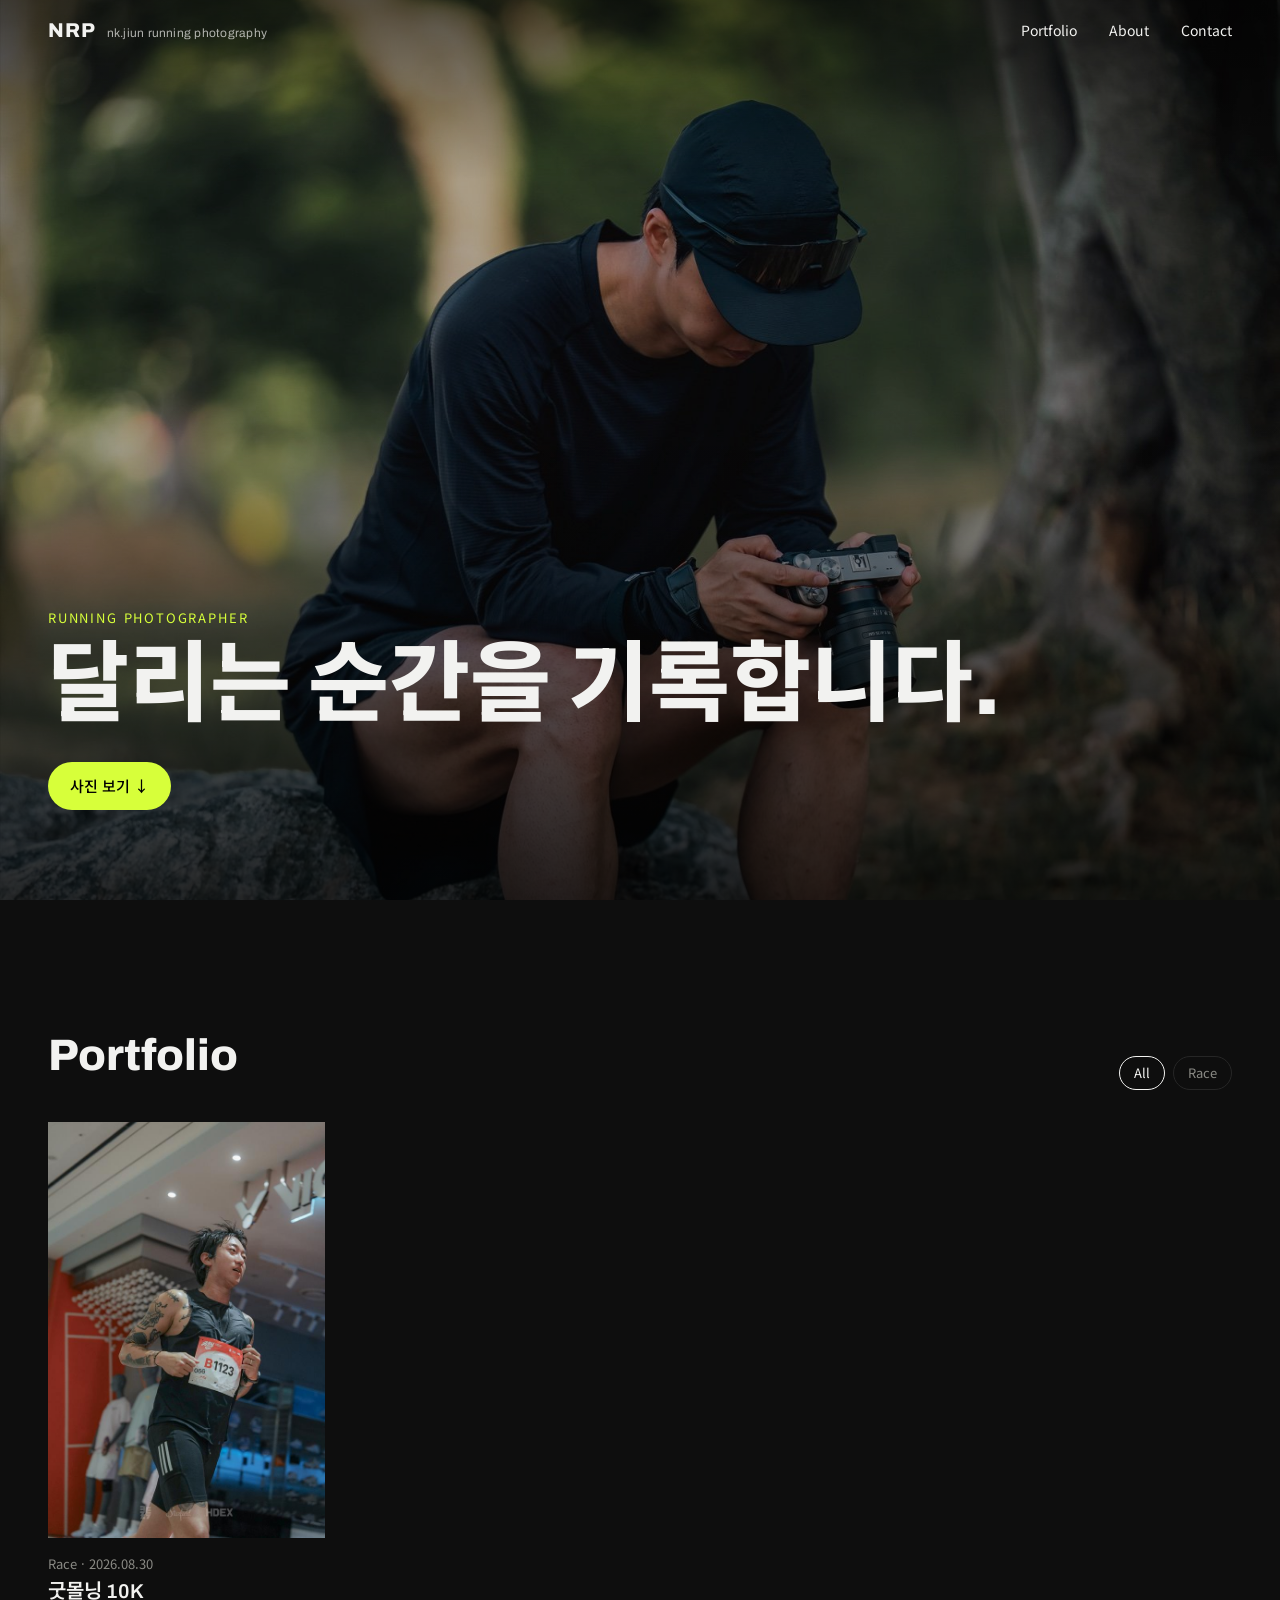
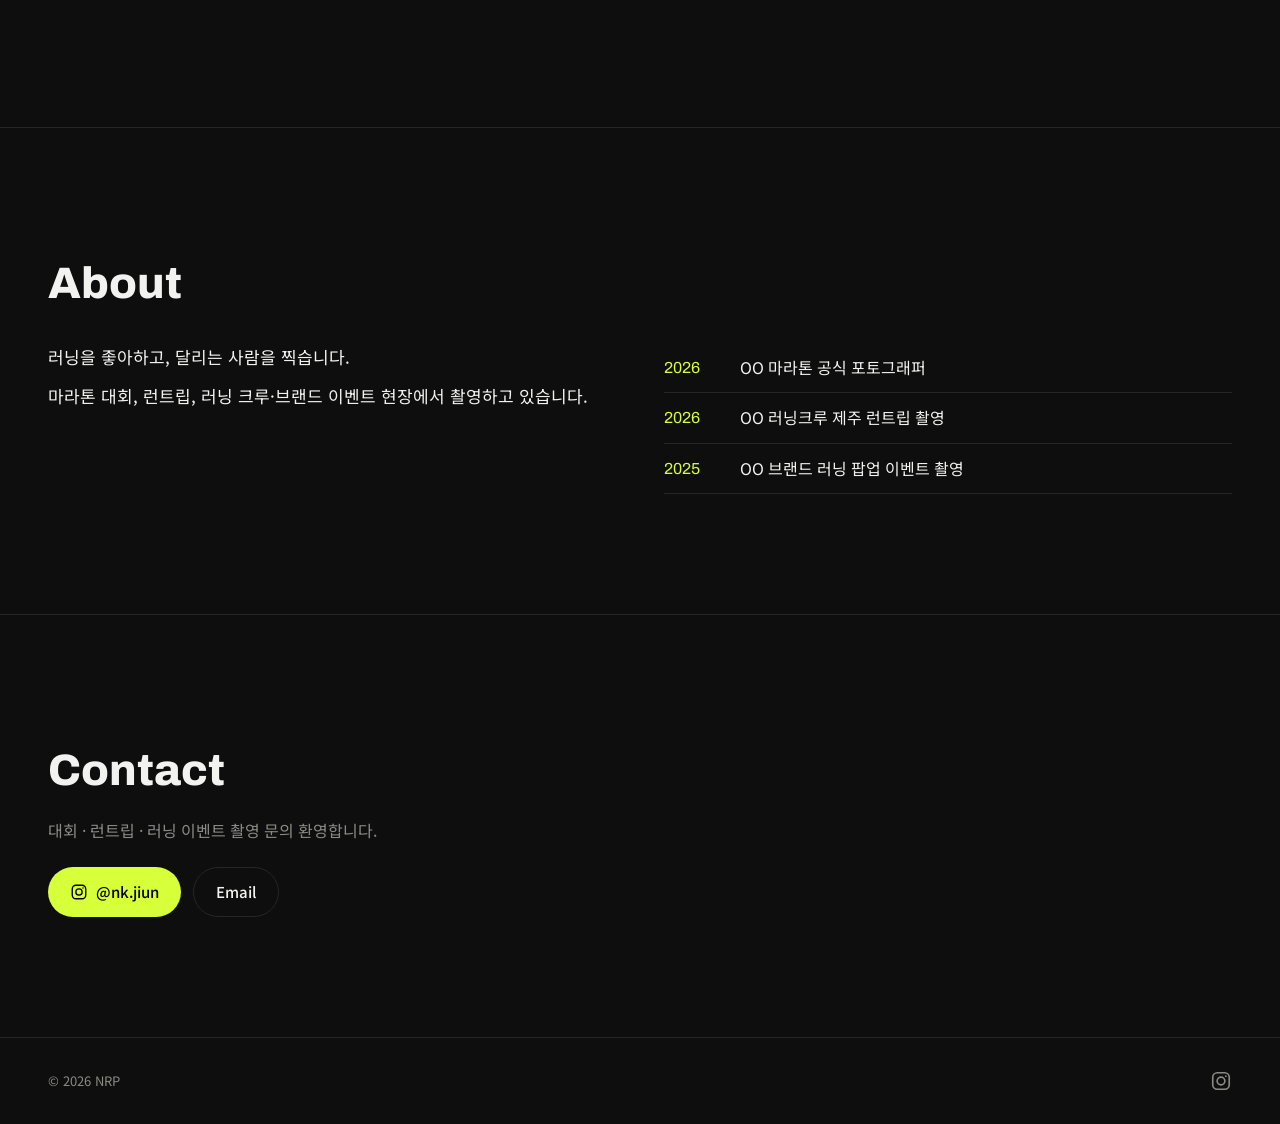
==== index.html @ 53e88e49 "메뉴/섹션 이름 Work → Portfolio Co-Authored-By: Claude Opus 5.5 <noreply@anthropic.com>" ====
<!doctype html>
<html lang="ko">
<head>
  <meta charset="utf-8">
  <meta name="viewport" content="width=device-width, initial-scale=1">
  <title>NRP — nk.jiun running photography</title>
  <meta name="description" content="러닝 대회, 런트립, 러닝 이벤트 사진 포트폴리오">
  <!-- 인스타/카톡 링크 미리보기. 배포 후 실제 주소와 대표 이미지로 바꾸세요 -->
  <meta property="og:title" content="NRP — nk.jiun running photography">
  <meta property="og:description" content="달리는 순간을 기록합니다.">
  <meta property="og:image" content="https://nk-jiun.github.io/photos/hero.jpg">
  <meta property="og:url" content="https://nk-jiun.github.io/">
  <link rel="preconnect" href="https://fonts.googleapis.com">
  <link href="https://fonts.googleapis.com/css2?family=Archivo:wght@400;600;800&family=Noto+Sans+KR:wght@400;500&display=swap" rel="stylesheet">
  <link rel="stylesheet" href="assets/css/style.css?v=20261014151759">
</head>
<body>
  <header class="nav">
    <a class="logo" href="./"><strong data-site="name"></strong><span data-site="fullName"></span></a>
    <nav>
      <a href="#portfolio">Portfolio</a>
      <a href="#about">About</a>
      <a href="#contact">Contact</a>
    </nav>
  </header>

  <section class="hero">
    <img class="hero-img" alt="" data-site="heroImage">
    <div class="hero-text">
      <p class="eyebrow" data-site="role"></p>
      <h1 data-site="tagline"></h1>
      <a class="btn" href="#portfolio">사진 보기 ↓</a>
    </div>
  </section>

  <main>
    <section id="portfolio" class="section">
      <div class="section-head">
        <h2>Portfolio</h2>
        <div class="filters" id="filters"></div>
      </div>
      <div class="grid" id="grid"></div>
    </section>

    <section id="about" class="section about">
      <h2>About</h2>
      <div class="about-body">
        <div id="about-text"></div>
        <ul class="history" id="history"></ul>
      </div>
    </section>

    <section id="contact" class="section contact">
      <h2>Contact</h2>
      <p>대회 · 런트립 · 러닝 이벤트 촬영 문의 환영합니다.</p>
      <div class="contact-links">
        <a class="btn" id="ig-link" data-ig target="_blank" rel="noopener"></a>
        <button class="btn ghost" id="mail-open" type="button">Email</button>
      </div>
    </section>
  </main>

  <dialog class="modal" id="mail-modal">
    <button class="modal-close" type="button" aria-label="닫기" data-close>×</button>
    <form id="mail-form">
      <input type="text" name="_gotcha" hidden tabindex="-1" autocomplete="off">
      <h3>촬영 문의</h3>
      <label>이름<input name="name" required autocomplete="name" autofocus></label>
      <label>답장 받을 이메일<input name="email" type="email" required autocomplete="email"></label>
      <label>문의 유형
        <select name="type">
          <option>대회 촬영</option>
          <option>런트립 촬영</option>
          <option>러닝 이벤트 촬영</option>
          <option>기타</option>
        </select>
      </label>
      <!-- _subject 값은 알림 메일 제목이 된다 (scripts/contact-form.gs) -->
      <label>제목<input name="_subject" required maxlength="100" placeholder="예) 11월 춘천마라톤 촬영 문의"></label>
      <label>내용<textarea name="message" rows="5" required minlength="10" placeholder="일정, 장소, 인원 등을 적어주세요."></textarea></label>
      <button class="btn" type="submit">보내기</button>
      <p class="form-status" role="status"></p>
    </form>
    <div class="modal-done" hidden>
      <h3>보냈습니다.</h3>
      <p>확인하는 대로 회신드리겠습니다.</p>
    </div>
  </dialog>

  <footer class="footer"><span>© <span id="year"></span> <span data-site="name"></span></span><a class="ig-icon" data-ig aria-label="Instagram" target="_blank" rel="noopener"></a></footer>

  <script src="data/site.js?v=20261014151759"></script>
  <script src="assets/js/main.js?v=20261014151759"></script>
  <script>renderHome();</script>
</body>
</html>
---- assets/css/style.css ----
:root {
  --bg: #0e0e0e;
  --fg: #f2f2f0;
  --muted: #8a8a85;
  --line: #262626;
  --accent: #d7ff3a; /* 러닝 형광 컬러. 취향대로 변경 */
  --gutter: clamp(16px, 4vw, 48px);
  --display: "Archivo", "Noto Sans KR", sans-serif;
  --body: "Noto Sans KR", system-ui, sans-serif;
}

* { box-sizing: border-box; margin: 0; padding: 0; }
[hidden] { display: none !important; }
html { scroll-behavior: smooth; }
body { background: var(--bg); color: var(--fg); font-family: var(--body); line-height: 1.6; -webkit-font-smoothing: antialiased; }
img { display: block; max-width: 100%; }
a { color: inherit; text-decoration: none; }
button { font: inherit; color: inherit; background: none; border: 0; cursor: pointer; }

/* ── Nav ─────────────────────────────── */
.nav {
  position: fixed; inset: 0 0 auto; z-index: 10;
  display: flex; justify-content: space-between; align-items: center;
  padding: 18px var(--gutter);
  transition: background .3s;
}
.nav.solid { background: rgba(14,14,14,.9); backdrop-filter: blur(8px); }
.logo { display: flex; align-items: baseline; gap: 10px; font-family: var(--display); line-height: 1.2; }
.logo strong { font-weight: 800; font-size: 20px; letter-spacing: .06em; }
.logo span { font-size: 12px; color: rgba(242,242,240,.7); letter-spacing: .02em; }
.nav nav { display: flex; gap: clamp(16px, 3vw, 32px); font-size: 14px; }
.nav nav a:hover { color: var(--accent); }

/* ── Hero ────────────────────────────── */
.hero { position: relative; height: 100svh; min-height: 520px; overflow: hidden; }
.hero-img { width: 100%; height: 100%; object-fit: cover; object-position: 50% 45%; filter: brightness(.7); }
.hero::after { content: ""; position: absolute; inset: 0; background: linear-gradient(to top, rgba(0,0,0,.75), transparent 55%), linear-gradient(to bottom, rgba(0,0,0,.5), transparent 20%); }
.hero-text { z-index: 1; position: absolute; left: var(--gutter); right: var(--gutter); bottom: clamp(48px, 10vh, 120px); }
.hero h1 { font-family: var(--display); font-size: clamp(34px, 7vw, 88px); line-height: 1.1; font-weight: 800; margin: 8px 0 28px; word-break: keep-all; }
.eyebrow { color: var(--accent); font-size: 13px; letter-spacing: .14em; text-transform: uppercase; }

.btn { display: inline-block; padding: 12px 22px; background: var(--accent); color: #000; font-weight: 500; border-radius: 999px; font-size: 15px; }
.btn.ghost { background: transparent; color: var(--fg); border: 1px solid var(--line); }
.btn:hover { opacity: .85; }
#ig-link { display: inline-flex; align-items: center; gap: 8px; }

/* ── Sections ────────────────────────── */
.section { padding: clamp(64px, 10vw, 120px) var(--gutter); max-width: 1440px; margin: 0 auto; }
.section h2 { font-family: var(--display); font-size: clamp(28px, 4vw, 44px); font-weight: 800; }
.section-head { display: flex; flex-wrap: wrap; justify-content: space-between; align-items: end; gap: 16px; margin-bottom: 32px; }

.filters { display: flex; gap: 8px; flex-wrap: wrap; }
.filters button { padding: 6px 14px; border: 1px solid var(--line); border-radius: 999px; font-size: 13px; color: var(--muted); }
.filters button.active { border-color: var(--fg); color: var(--fg); }

/* 세로 사진 위주라 카드도 2:3 세로형. 컴퓨터 3~4열, 휴대폰 2열 */
.grid { display: grid; grid-template-columns: repeat(auto-fill, minmax(240px, 1fr)); gap: 40px clamp(16px, 2vw, 28px); }
.card-img { aspect-ratio: 2 / 3; overflow: hidden; background: #1a1a1a; }
.card-img img { width: 100%; height: 100%; object-fit: cover; transition: transform .6s ease; }
.card:hover .card-img img { transform: scale(1.04); }
.card-meta { padding-top: 12px; }
.card-meta span { color: var(--muted); font-size: 13px; }
.card-meta h3 { font-family: var(--display); font-size: 20px; font-weight: 600; }

.about { border-top: 1px solid var(--line); }
.about-body { display: grid; grid-template-columns: 1fr 1fr; gap: 48px; margin-top: 24px; }
.about-body p { margin-bottom: 12px; font-size: 17px; word-break: keep-all; }
.history { list-style: none; }
.history li { padding: 12px 0; border-bottom: 1px solid var(--line); display: flex; gap: 20px; }
.history span { color: var(--accent); font-family: var(--display); min-width: 3.5em; }

.contact { border-top: 1px solid var(--line); }
.contact p { color: var(--muted); margin: 12px 0 24px; }
.contact-links { display: flex; gap: 12px; flex-wrap: wrap; }

.footer { display: flex; justify-content: space-between; align-items: center; padding: 32px var(--gutter); color: var(--muted); font-size: 13px; border-top: 1px solid var(--line); }
.ig-icon { display: flex; }
.ig-icon svg { width: 22px; height: 22px; }
.ig-icon:hover { color: var(--fg); }

/* ── Mail modal ──────────────────────── */
.modal { margin: auto; width: min(480px, calc(100% - 32px)); max-height: calc(100svh - 32px); padding: 32px 24px 24px; background: #161616; color: var(--fg); border: 1px solid var(--line); border-radius: 16px; }
.modal::backdrop { background: rgba(0,0,0,.7); backdrop-filter: blur(4px); }
.modal h3 { font-family: var(--display); font-size: 22px; margin-bottom: 16px; }
.modal form { display: flex; flex-direction: column; gap: 14px; }
.modal label { display: flex; flex-direction: column; gap: 6px; font-size: 13px; color: var(--muted); }
.modal input, .modal select, .modal textarea { font: inherit; font-size: 16px; color: var(--fg); background: var(--bg); border: 1px solid var(--line); border-radius: 8px; padding: 10px 12px; }
.modal input:focus, .modal select:focus, .modal textarea:focus { outline: none; border-color: var(--accent); }
.modal textarea { resize: vertical; }
.modal [type=submit] { margin-top: 4px; }
.modal-close { position: absolute; top: 10px; right: 14px; font-size: 28px; color: var(--muted); }
.form-status { font-size: 13px; color: var(--muted); min-height: 1em; }
.modal-done { padding: 16px 0 8px; }
.modal-done h3 { margin-bottom: 8px; }
.modal-done p { color: var(--muted); }

/* ── Project page ────────────────────── */
.project { padding-top: 110px; }
.back { color: var(--muted); font-size: 14px; }
.back:hover { color: var(--fg); }
.project-head { margin: 24px 0 40px; max-width: 720px; }
.project-head h1 { font-family: var(--display); font-size: clamp(32px, 6vw, 64px); line-height: 1.1; font-weight: 800; margin: 8px 0 12px; }
.project-head p:last-child { color: var(--muted); }

.masonry { display: flex; gap: 12px; align-items: flex-start; }
.masonry .col { flex: 1; min-width: 0; }
.tile { display: block; width: 100%; margin-bottom: 12px; background: #1a1a1a; }
.tile img { width: 100%; height: auto; transition: opacity .3s; }
.tile:hover img { opacity: .85; }

.pager { display: flex; justify-content: space-between; gap: 16px; margin-top: 64px; padding-top: 24px; border-top: 1px solid var(--line); font-family: var(--display); }
.pager a:hover { color: var(--accent); }

/* ── Lightbox ────────────────────────── */
.lightbox { position: fixed; inset: 0; z-index: 100; background: rgba(0,0,0,.96); display: flex; align-items: center; justify-content: center; }
.lightbox[hidden] { display: none; }
.lightbox img { max-width: 92vw; max-height: 88vh; object-fit: contain; user-select: none; }
.lightbox button { position: absolute; font-size: 40px; line-height: 1; padding: 16px; color: #fff; opacity: .7; }
.lightbox button:hover { opacity: 1; }
.lb-close { top: 8px; right: 12px; }
.lb-prev { left: 4px; top: 50%; transform: translateY(-50%); }
.lb-next { right: 4px; top: 50%; transform: translateY(-50%); }
.lb-count { position: absolute; bottom: 20px; color: var(--muted); font-size: 13px; }

@media (max-width: 720px) {
  .nav nav { gap: 16px; font-size: 13px; }
  .grid { grid-template-columns: repeat(2, 1fr); gap: 28px 10px; }
  .card-meta { padding-top: 8px; }
  .card-meta span { font-size: 11px; }
  .card-meta h3 { font-size: 15px; }
  .logo { flex-direction: column; gap: 0; }
  .logo span { font-size: 10px; }
  .about-body { grid-template-columns: 1fr; gap: 24px; }
  .masonry { gap: 6px; }
  .tile { margin-bottom: 6px; }
  .lb-prev, .lb-next { display: none; } /* 모바일은 스와이프 */
}
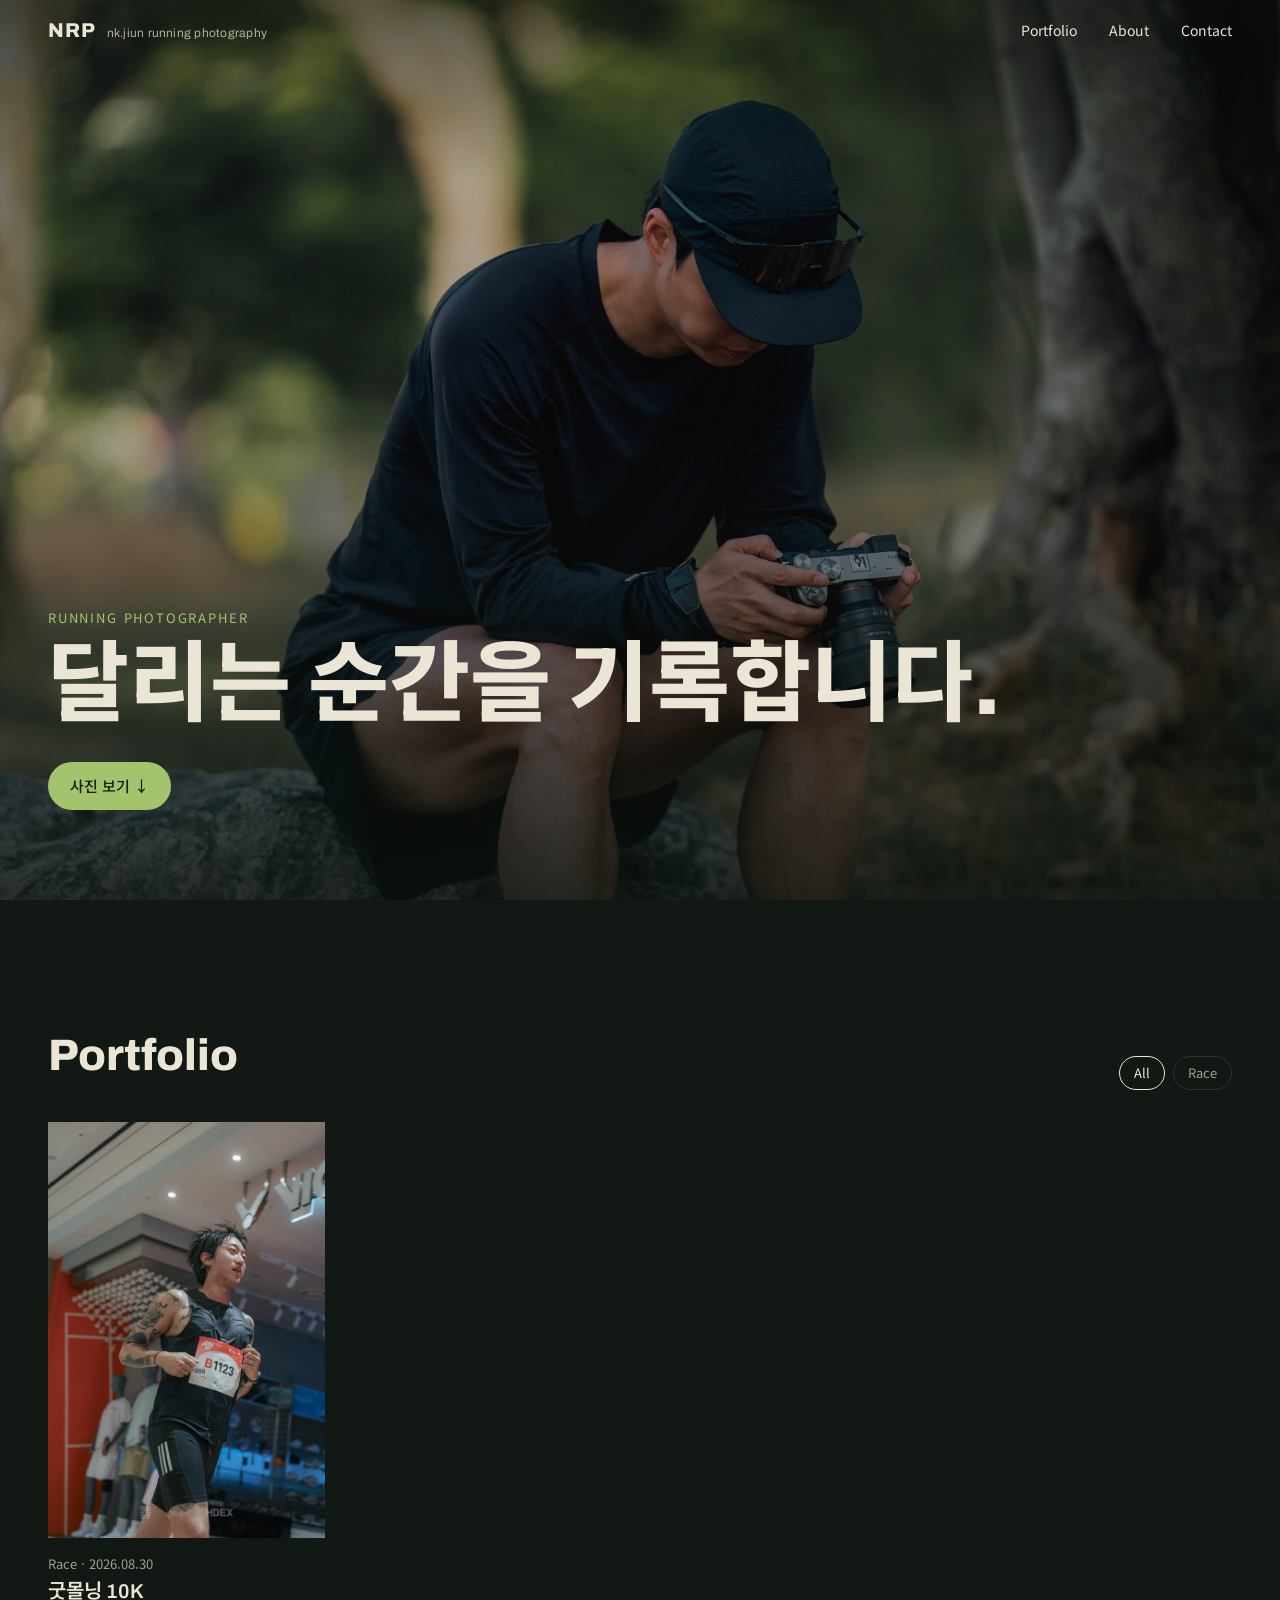
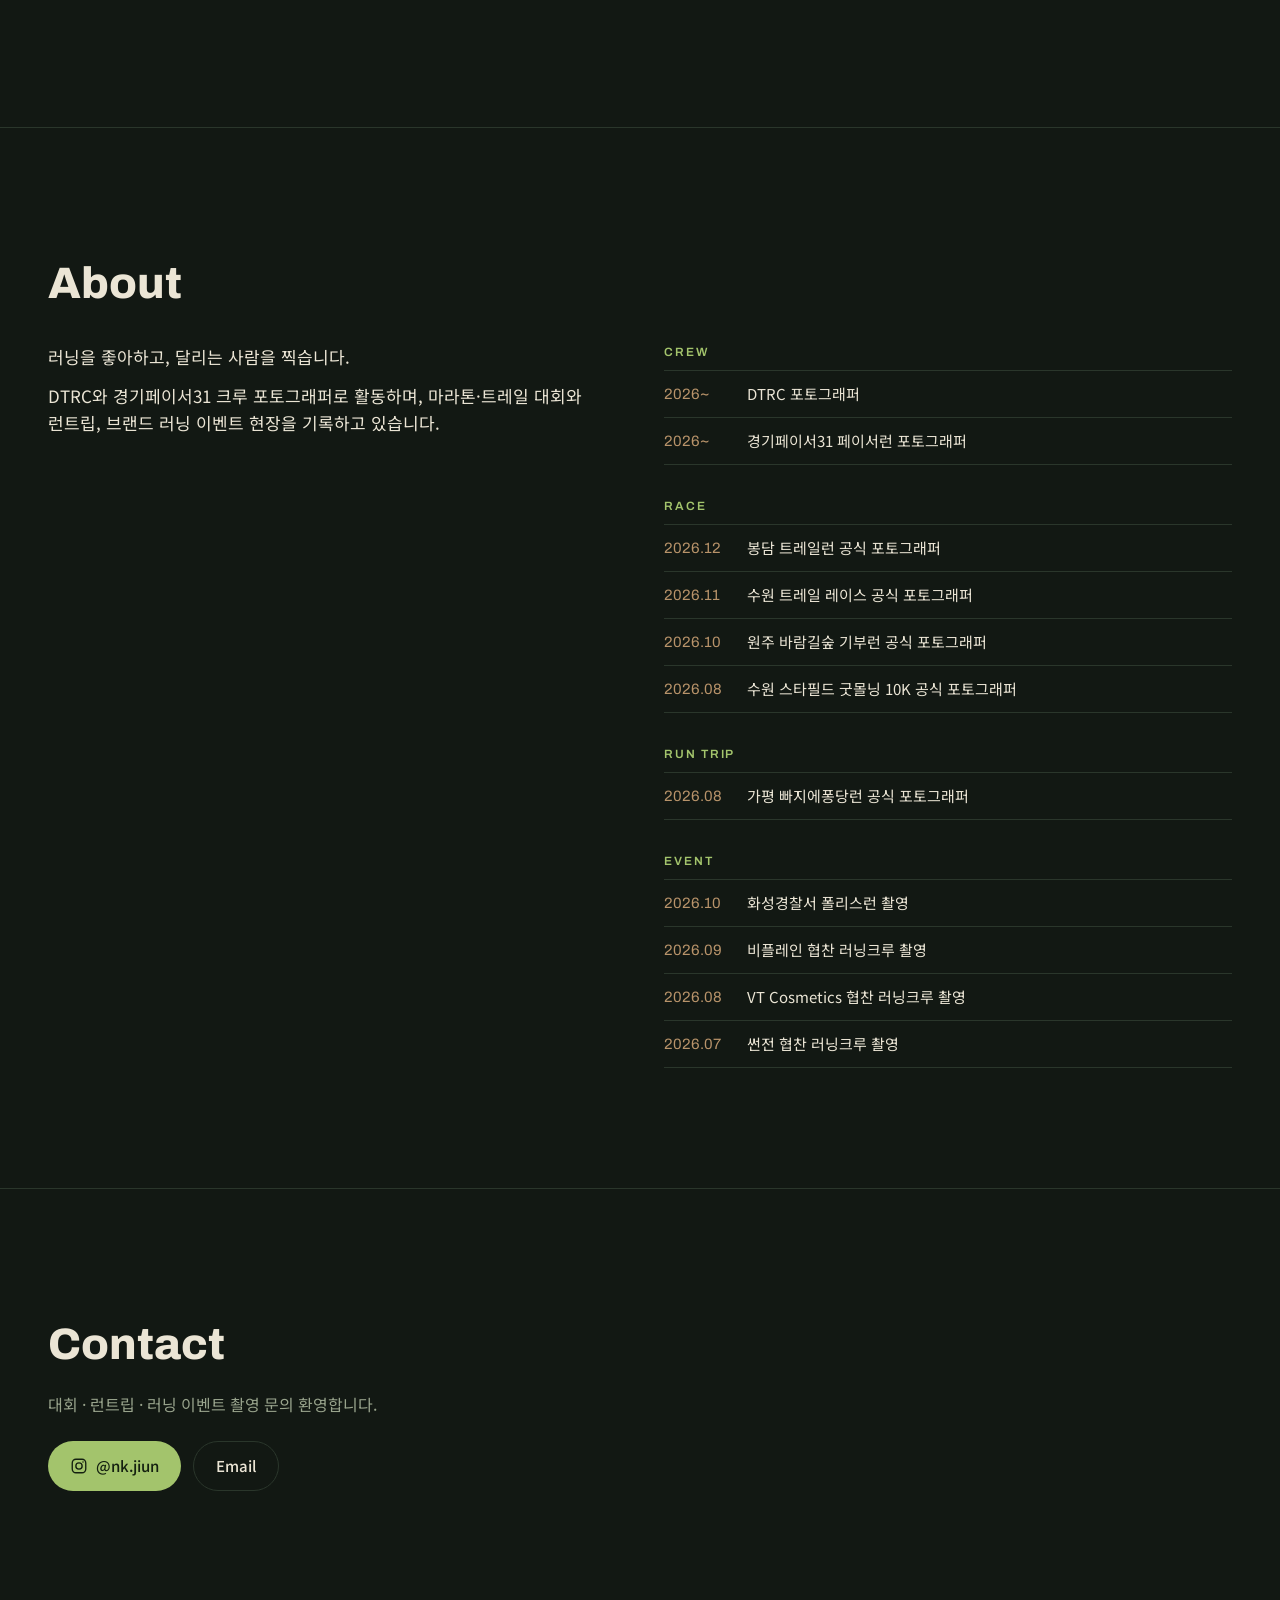
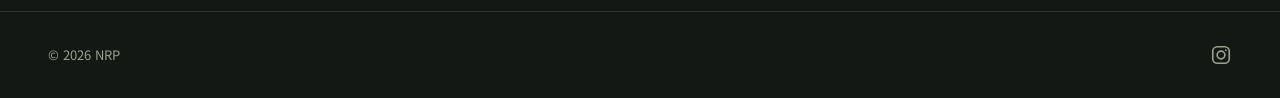
==== commit 6962a1f5: "녹음 테마, NRP 파비콘, About 이력 그룹화 - 색상을 theme-forest.css / theme-original.css로 분리 (기본: 녹음) - 파비콘·홈 화면 아이콘" ====
--- a/index.html
+++ b/index.html
@@ -10,9 +10,14 @@
   <meta property="og:description" content="달리는 순간을 기록합니다.">
   <meta property="og:image" content="https://nk-jiun.github.io/photos/hero.jpg">
   <meta property="og:url" content="https://nk-jiun.github.io/">
+  <link rel="icon" type="image/png" href="favicon.png">
+  <link rel="apple-touch-icon" href="apple-touch-icon.png">
+  <meta name="theme-color" content="#121813">
   <link rel="preconnect" href="https://fonts.googleapis.com">
   <link href="https://fonts.googleapis.com/css2?family=Archivo:wght@400;600;800&family=Noto+Sans+KR:wght@400;500&display=swap" rel="stylesheet">
-  <link rel="stylesheet" href="assets/css/style.css?v=20261014151759">
+  <link rel="stylesheet" href="assets/css/style.css?v=20261019095039">
+  <!-- 테마: theme-forest.css(녹음) / theme-original.css(원래 검정+형광) -->
+  <link rel="stylesheet" href="assets/css/theme-forest.css?v=20261019095039">
 </head>
 <body>
   <header class="nav">
@@ -46,7 +51,7 @@
       <h2>About</h2>
       <div class="about-body">
         <div id="about-text"></div>
-        <ul class="history" id="history"></ul>
+        <div class="history" id="history"></div>
       </div>
     </section>
 
@@ -89,8 +94,8 @@
 
   <footer class="footer"><span>© <span id="year"></span> <span data-site="name"></span></span><a class="ig-icon" data-ig aria-label="Instagram" target="_blank" rel="noopener"></a></footer>
 
-  <script src="data/site.js?v=20261014151759"></script>
-  <script src="assets/js/main.js?v=20261014151759"></script>
+  <script src="data/site.js?v=20261019095039"></script>
+  <script src="assets/js/main.js?v=20261019095039"></script>
   <script>renderHome();</script>
 </body>
 </html>
--- a/assets/css/style.css
+++ b/assets/css/style.css
@@ -1,9 +1,5 @@
 :root {
-  --bg: #0e0e0e;
-  --fg: #f2f2f0;
-  --muted: #8a8a85;
-  --line: #262626;
-  --accent: #d7ff3a; /* 러닝 형광 컬러. 취향대로 변경 */
+  /* 색상은 theme-*.css 에 있음 (HTML에서 테마 파일 하나를 고른다) */
   --gutter: clamp(16px, 4vw, 48px);
   --display: "Archivo", "Noto Sans KR", sans-serif;
   --body: "Noto Sans KR", system-ui, sans-serif;
@@ -24,22 +20,22 @@
   padding: 18px var(--gutter);
   transition: background .3s;
 }
-.nav.solid { background: rgba(14,14,14,.9); backdrop-filter: blur(8px); }
+.nav.solid { background: var(--nav-bg); backdrop-filter: blur(8px); }
 .logo { display: flex; align-items: baseline; gap: 10px; font-family: var(--display); line-height: 1.2; }
 .logo strong { font-weight: 800; font-size: 20px; letter-spacing: .06em; }
-.logo span { font-size: 12px; color: rgba(242,242,240,.7); letter-spacing: .02em; }
+.logo span { font-size: 12px; color: var(--fg-soft); letter-spacing: .02em; }
 .nav nav { display: flex; gap: clamp(16px, 3vw, 32px); font-size: 14px; }
 .nav nav a:hover { color: var(--accent); }
 
 /* ── Hero ────────────────────────────── */
 .hero { position: relative; height: 100svh; min-height: 520px; overflow: hidden; }
 .hero-img { width: 100%; height: 100%; object-fit: cover; object-position: 50% 45%; filter: brightness(.7); }
-.hero::after { content: ""; position: absolute; inset: 0; background: linear-gradient(to top, rgba(0,0,0,.75), transparent 55%), linear-gradient(to bottom, rgba(0,0,0,.5), transparent 20%); }
+.hero::after { content: ""; position: absolute; inset: 0; background: linear-gradient(to top, rgba(var(--shade), .78), transparent 55%), linear-gradient(to bottom, rgba(var(--shade), .5), transparent 20%); }
 .hero-text { z-index: 1; position: absolute; left: var(--gutter); right: var(--gutter); bottom: clamp(48px, 10vh, 120px); }
 .hero h1 { font-family: var(--display); font-size: clamp(34px, 7vw, 88px); line-height: 1.1; font-weight: 800; margin: 8px 0 28px; word-break: keep-all; }
 .eyebrow { color: var(--accent); font-size: 13px; letter-spacing: .14em; text-transform: uppercase; }
 
-.btn { display: inline-block; padding: 12px 22px; background: var(--accent); color: #000; font-weight: 500; border-radius: 999px; font-size: 15px; }
+.btn { display: inline-block; padding: 12px 22px; background: var(--accent); color: var(--on-accent); font-weight: 500; border-radius: 999px; font-size: 15px; }
 .btn.ghost { background: transparent; color: var(--fg); border: 1px solid var(--line); }
 .btn:hover { opacity: .85; }
 #ig-link { display: inline-flex; align-items: center; gap: 8px; }
@@ -55,7 +51,7 @@
 
 /* 세로 사진 위주라 카드도 2:3 세로형. 컴퓨터 3~4열, 휴대폰 2열 */
 .grid { display: grid; grid-template-columns: repeat(auto-fill, minmax(240px, 1fr)); gap: 40px clamp(16px, 2vw, 28px); }
-.card-img { aspect-ratio: 2 / 3; overflow: hidden; background: #1a1a1a; }
+.card-img { aspect-ratio: 2 / 3; overflow: hidden; background: var(--surface); }
 .card-img img { width: 100%; height: 100%; object-fit: cover; transition: transform .6s ease; }
 .card:hover .card-img img { transform: scale(1.04); }
 .card-meta { padding-top: 12px; }
@@ -65,9 +61,13 @@
 .about { border-top: 1px solid var(--line); }
 .about-body { display: grid; grid-template-columns: 1fr 1fr; gap: 48px; margin-top: 24px; }
 .about-body p { margin-bottom: 12px; font-size: 17px; word-break: keep-all; }
-.history { list-style: none; }
-.history li { padding: 12px 0; border-bottom: 1px solid var(--line); display: flex; gap: 20px; }
-.history span { color: var(--accent); font-family: var(--display); min-width: 3.5em; }
+.history { display: flex; flex-direction: column; gap: 32px; }
+.history h3 { font-family: var(--display); font-size: 12px; font-weight: 600; letter-spacing: .16em; text-transform: uppercase; color: var(--accent); padding-bottom: 8px; border-bottom: 1px solid var(--line); }
+.history ul { list-style: none; }
+.history li { padding: 11px 0; border-bottom: 1px solid var(--line); display: flex; gap: 20px; font-size: 15px; }
+.history li span { color: var(--earth); font-family: var(--display); min-width: 4.2em; flex-shrink: 0; }
+.history li p { margin: 0; font-size: inherit; word-break: keep-all; }
+.badge { font-style: normal; font-size: 11px; color: var(--earth); border: 1px solid currentColor; border-radius: 999px; padding: 1px 7px; margin-left: 6px; vertical-align: 2px; white-space: nowrap; }
 
 .contact { border-top: 1px solid var(--line); }
 .contact p { color: var(--muted); margin: 12px 0 24px; }
@@ -79,8 +79,8 @@
 .ig-icon:hover { color: var(--fg); }
 
 /* ── Mail modal ──────────────────────── */
-.modal { margin: auto; width: min(480px, calc(100% - 32px)); max-height: calc(100svh - 32px); padding: 32px 24px 24px; background: #161616; color: var(--fg); border: 1px solid var(--line); border-radius: 16px; }
-.modal::backdrop { background: rgba(0,0,0,.7); backdrop-filter: blur(4px); }
+.modal { margin: auto; width: min(480px, calc(100% - 32px)); max-height: calc(100svh - 32px); padding: 32px 24px 24px; background: var(--surface); color: var(--fg); border: 1px solid var(--line); border-radius: 16px; }
+.modal::backdrop { background: rgba(var(--shade), .7); backdrop-filter: blur(4px); }
 .modal h3 { font-family: var(--display); font-size: 22px; margin-bottom: 16px; }
 .modal form { display: flex; flex-direction: column; gap: 14px; }
 .modal label { display: flex; flex-direction: column; gap: 6px; font-size: 13px; color: var(--muted); }
@@ -104,7 +104,7 @@
 
 .masonry { display: flex; gap: 12px; align-items: flex-start; }
 .masonry .col { flex: 1; min-width: 0; }
-.tile { display: block; width: 100%; margin-bottom: 12px; background: #1a1a1a; }
+.tile { display: block; width: 100%; margin-bottom: 12px; background: var(--surface); }
 .tile img { width: 100%; height: auto; transition: opacity .3s; }
 .tile:hover img { opacity: .85; }
 
@@ -112,10 +112,10 @@
 .pager a:hover { color: var(--accent); }
 
 /* ── Lightbox ────────────────────────── */
-.lightbox { position: fixed; inset: 0; z-index: 100; background: rgba(0,0,0,.96); display: flex; align-items: center; justify-content: center; }
+.lightbox { position: fixed; inset: 0; z-index: 100; background: var(--overlay); display: flex; align-items: center; justify-content: center; }
 .lightbox[hidden] { display: none; }
 .lightbox img { max-width: 92vw; max-height: 88vh; object-fit: contain; user-select: none; }
-.lightbox button { position: absolute; font-size: 40px; line-height: 1; padding: 16px; color: #fff; opacity: .7; }
+.lightbox button { position: absolute; font-size: 40px; line-height: 1; padding: 16px; color: var(--fg); opacity: .7; }
 .lightbox button:hover { opacity: 1; }
 .lb-close { top: 8px; right: 12px; }
 .lb-prev { left: 4px; top: 50%; transform: translateY(-50%); }
--- a/assets/css/theme-forest.css
+++ b/assets/css/theme-forest.css
@@ -0,0 +1,15 @@
+/* 녹음 테마: 소나무 그늘 배경 + 크림색 글씨 + 새잎 연두 + 짙은 흙/나무껍질 */
+:root {
+  --bg: #121813;          /* 숲 그늘 */
+  --surface: #1b241c;     /* 이끼 낀 바위 */
+  --fg: #ebe5d5;          /* 자작나무 껍질 크림 */
+  --fg-soft: rgba(235, 229, 213, .72);
+  --muted: #98a38c;       /* 세이지 */
+  --line: #2a362b;
+  --accent: #a3c46c;      /* 새잎 */
+  --on-accent: #142010;
+  --earth: #b8936a;       /* 소나무 줄기 / 젖은 흙 */
+  --nav-bg: rgba(18, 24, 19, .9);
+  --shade: 10, 16, 11;
+  --overlay: rgba(10, 14, 11, .97);
+}
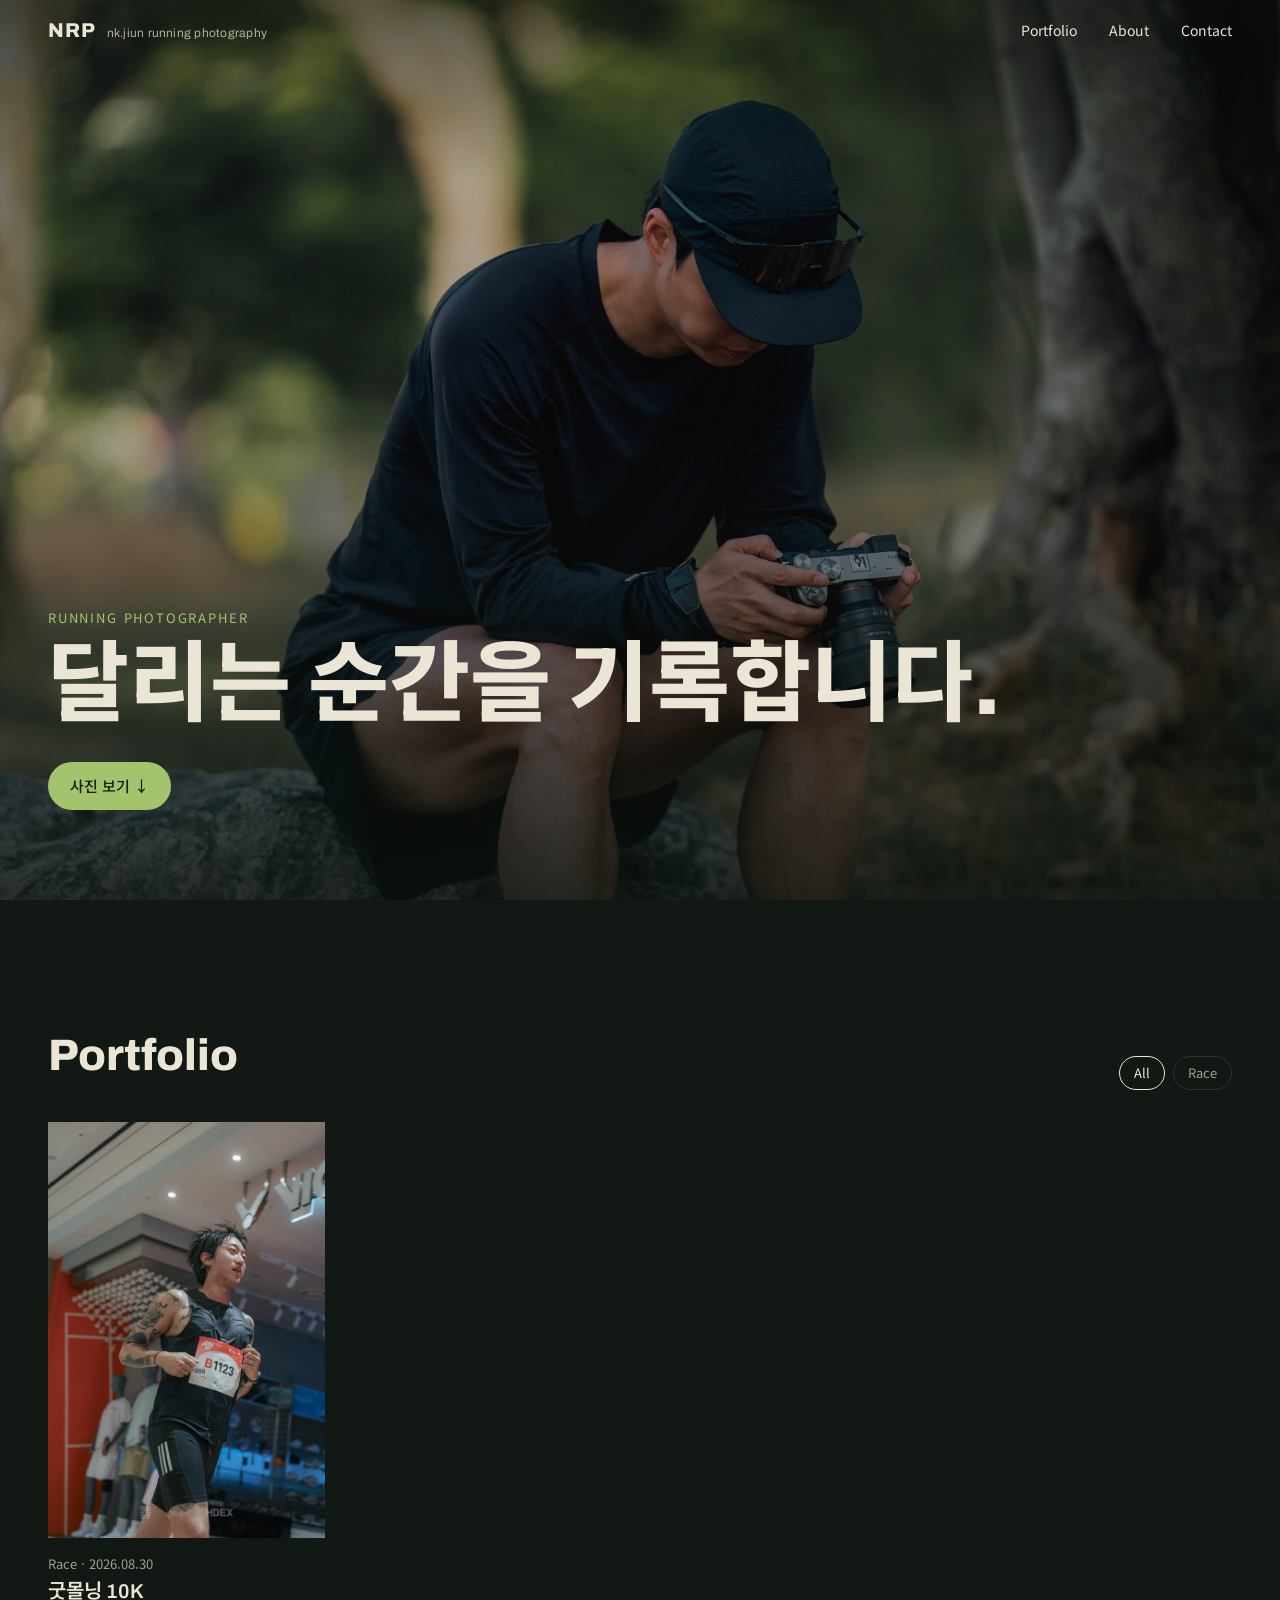
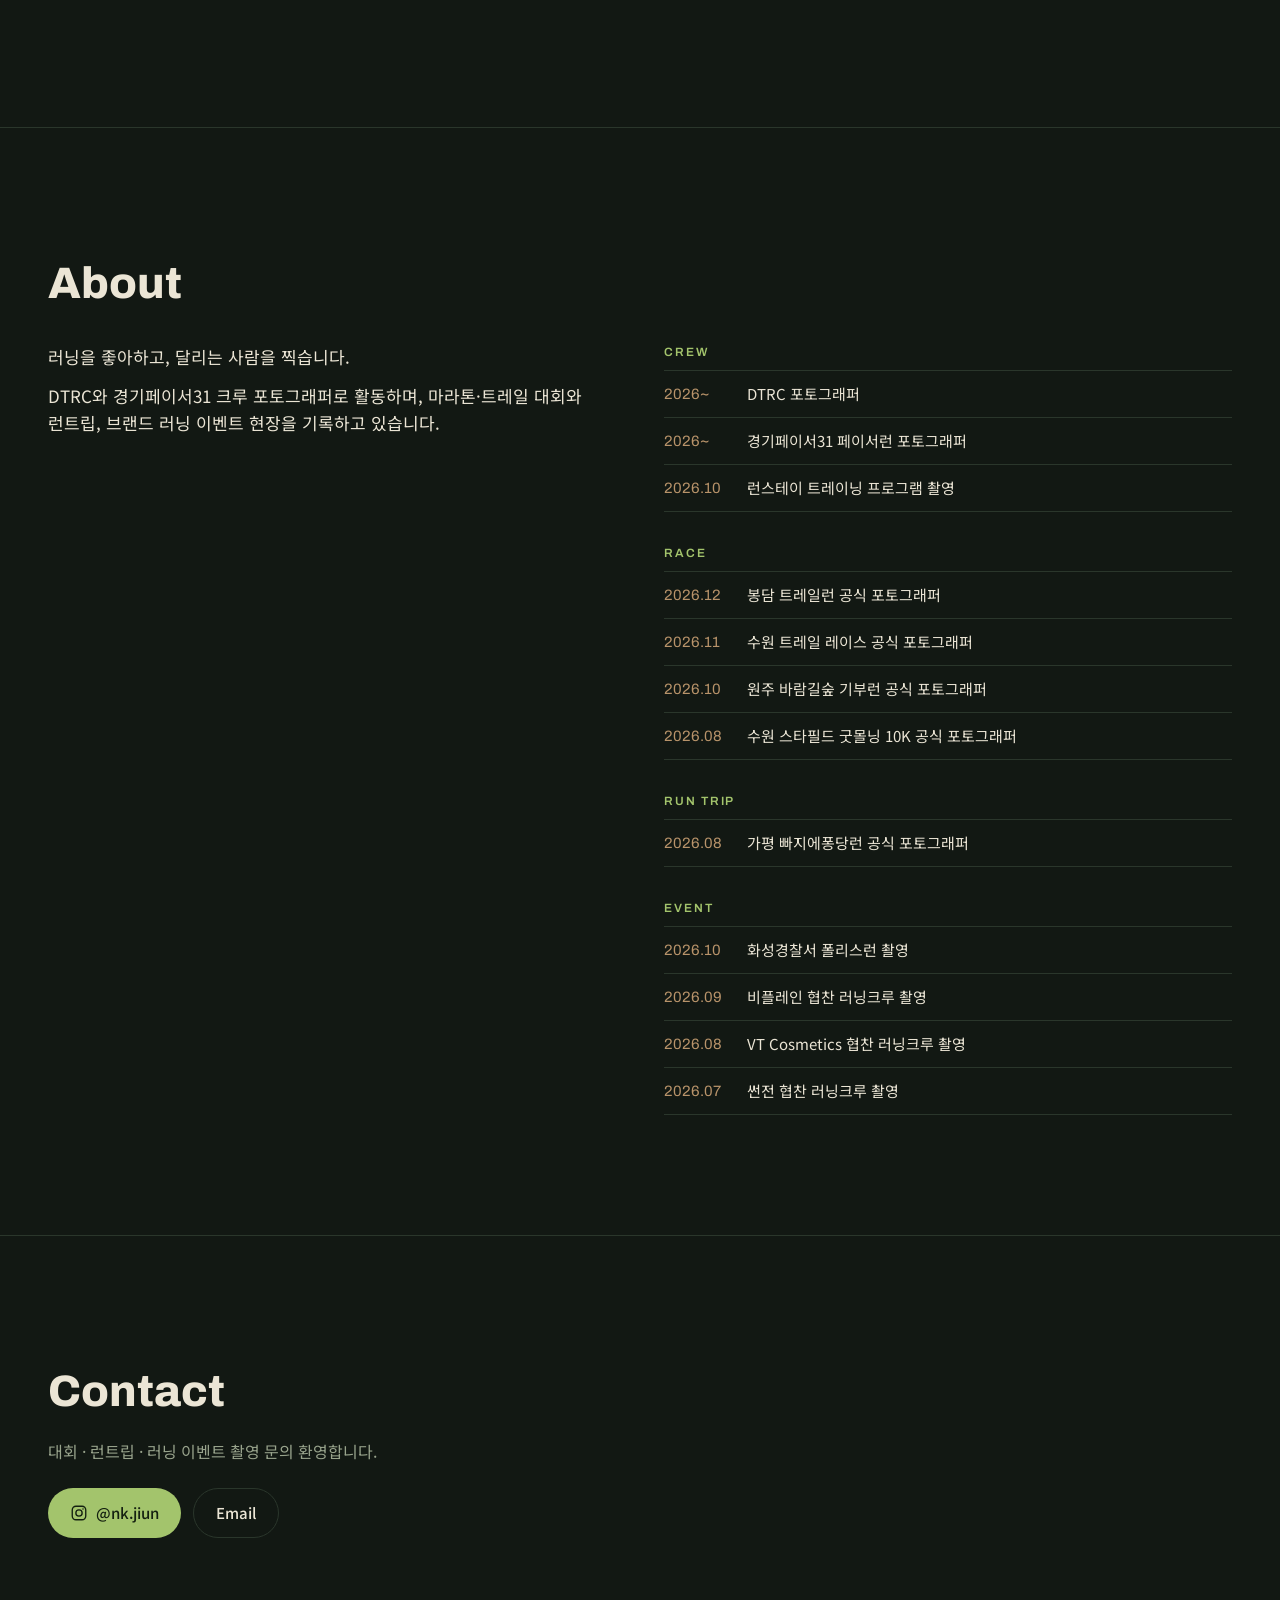
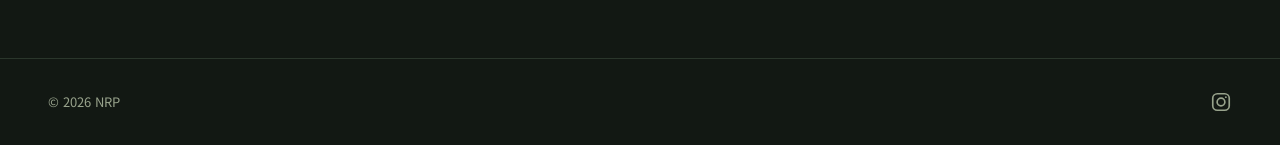
==== commit 34147855: "About 크루 이력 추가: 런스테이 트레이닝 프로그램 촬영 Co-Authored-By: Claude Opus 5.5 <noreply@anthropic.com>" ====
--- a/index.html
+++ b/index.html
@@ -15,9 +15,9 @@
   <meta name="theme-color" content="#121813">
   <link rel="preconnect" href="https://fonts.googleapis.com">
   <link href="https://fonts.googleapis.com/css2?family=Archivo:wght@400;600;800&family=Noto+Sans+KR:wght@400;500&display=swap" rel="stylesheet">
-  <link rel="stylesheet" href="assets/css/style.css?v=20261019095039">
+  <link rel="stylesheet" href="assets/css/style.css?v=20261019112528">
   <!-- 테마: theme-forest.css(녹음) / theme-original.css(원래 검정+형광) -->
-  <link rel="stylesheet" href="assets/css/theme-forest.css?v=20261019095039">
+  <link rel="stylesheet" href="assets/css/theme-forest.css?v=20261019112528">
 </head>
 <body>
   <header class="nav">
@@ -94,8 +94,8 @@
 
   <footer class="footer"><span>© <span id="year"></span> <span data-site="name"></span></span><a class="ig-icon" data-ig aria-label="Instagram" target="_blank" rel="noopener"></a></footer>
 
-  <script src="data/site.js?v=20261019095039"></script>
-  <script src="assets/js/main.js?v=20261019095039"></script>
+  <script src="data/site.js?v=20261019112528"></script>
+  <script src="assets/js/main.js?v=20261019112528"></script>
   <script>renderHome();</script>
 </body>
 </html>
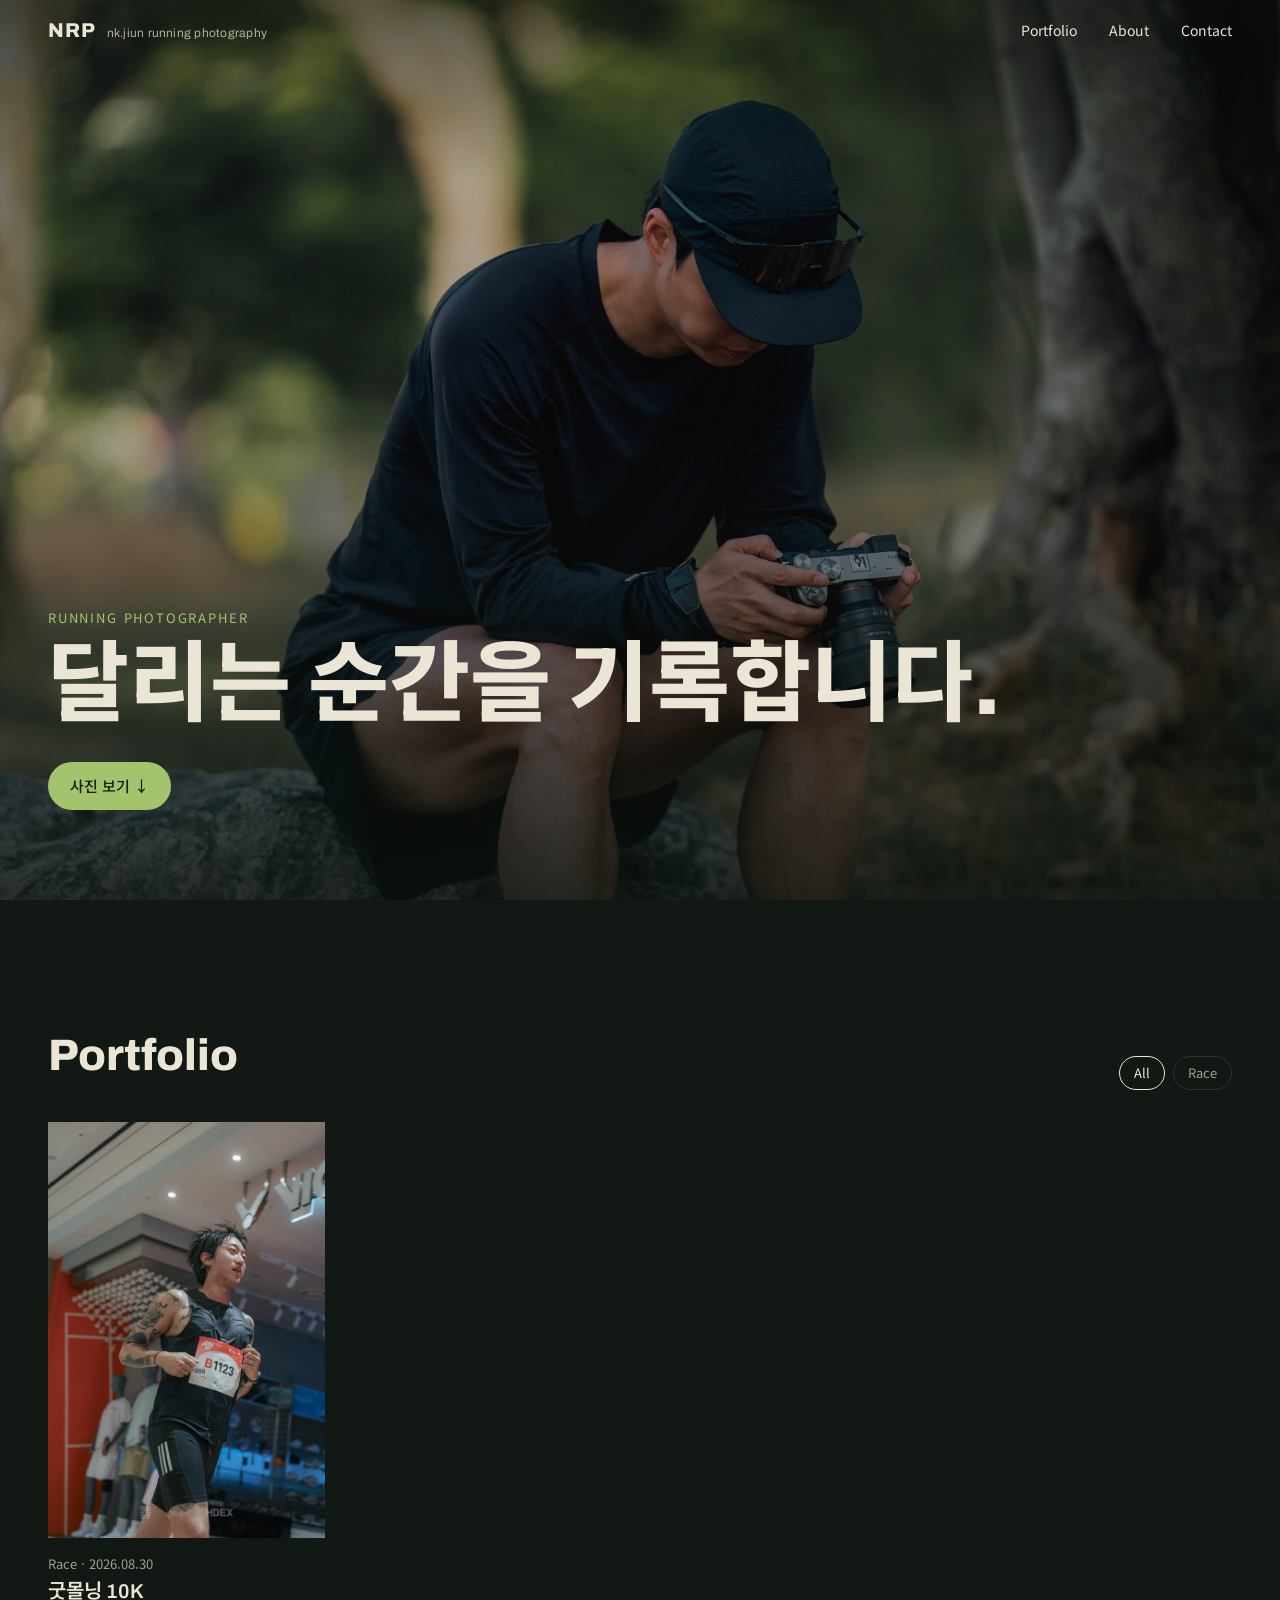
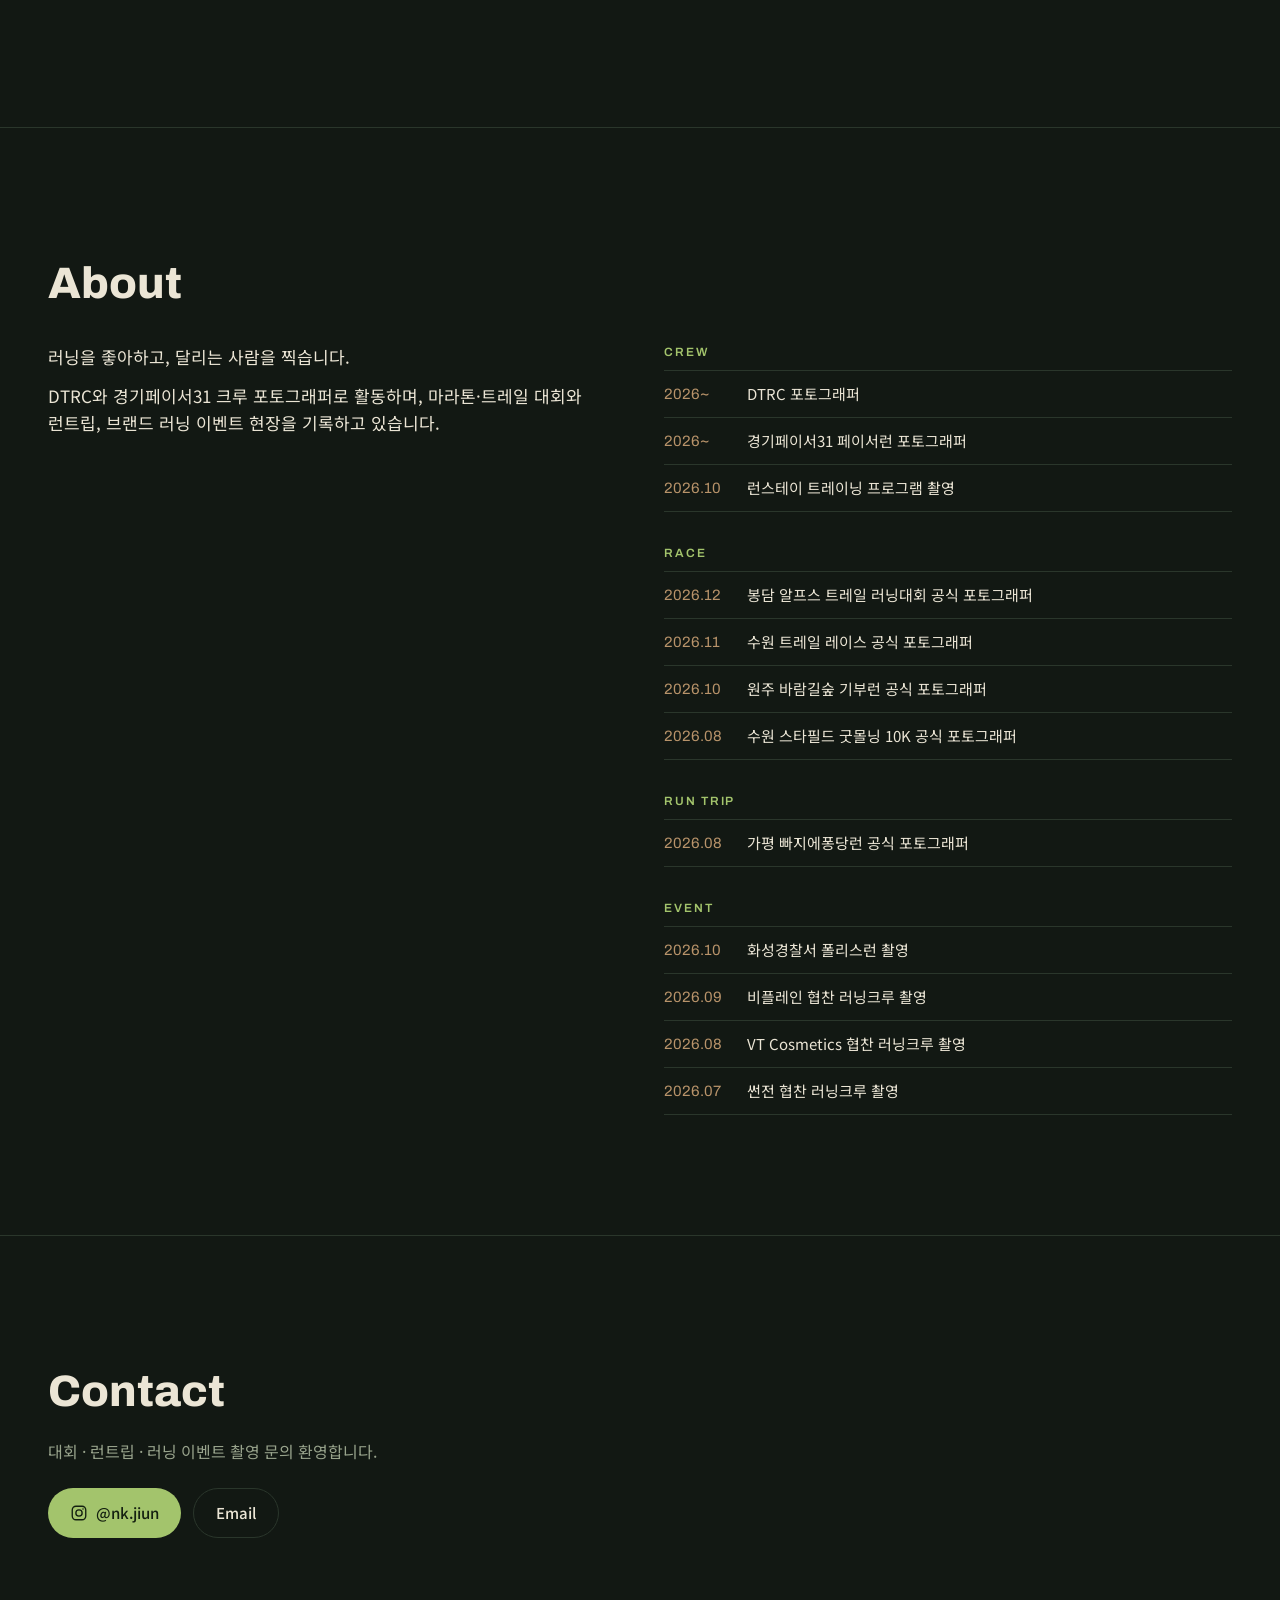
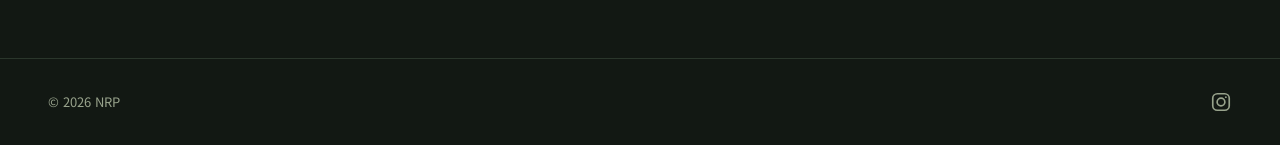
==== commit 7b3fe029: "About 이력 대회명 수정: 봉담 알프스 트레일 러닝대회 Co-Authored-By: Claude Opus 5.5 <noreply@anthropic.com>" ====
--- a/index.html
+++ b/index.html
@@ -15,9 +15,9 @@
   <meta name="theme-color" content="#121813">
   <link rel="preconnect" href="https://fonts.googleapis.com">
   <link href="https://fonts.googleapis.com/css2?family=Archivo:wght@400;600;800&family=Noto+Sans+KR:wght@400;500&display=swap" rel="stylesheet">
-  <link rel="stylesheet" href="assets/css/style.css?v=20261019112528">
+  <link rel="stylesheet" href="assets/css/style.css?v=20261019114658">
   <!-- 테마: theme-forest.css(녹음) / theme-original.css(원래 검정+형광) -->
-  <link rel="stylesheet" href="assets/css/theme-forest.css?v=20261019112528">
+  <link rel="stylesheet" href="assets/css/theme-forest.css?v=20261019114658">
 </head>
 <body>
   <header class="nav">
@@ -94,8 +94,8 @@
 
   <footer class="footer"><span>© <span id="year"></span> <span data-site="name"></span></span><a class="ig-icon" data-ig aria-label="Instagram" target="_blank" rel="noopener"></a></footer>
 
-  <script src="data/site.js?v=20261019112528"></script>
-  <script src="assets/js/main.js?v=20261019112528"></script>
+  <script src="data/site.js?v=20261019114658"></script>
+  <script src="assets/js/main.js?v=20261019114658"></script>
   <script>renderHome();</script>
 </body>
 </html>
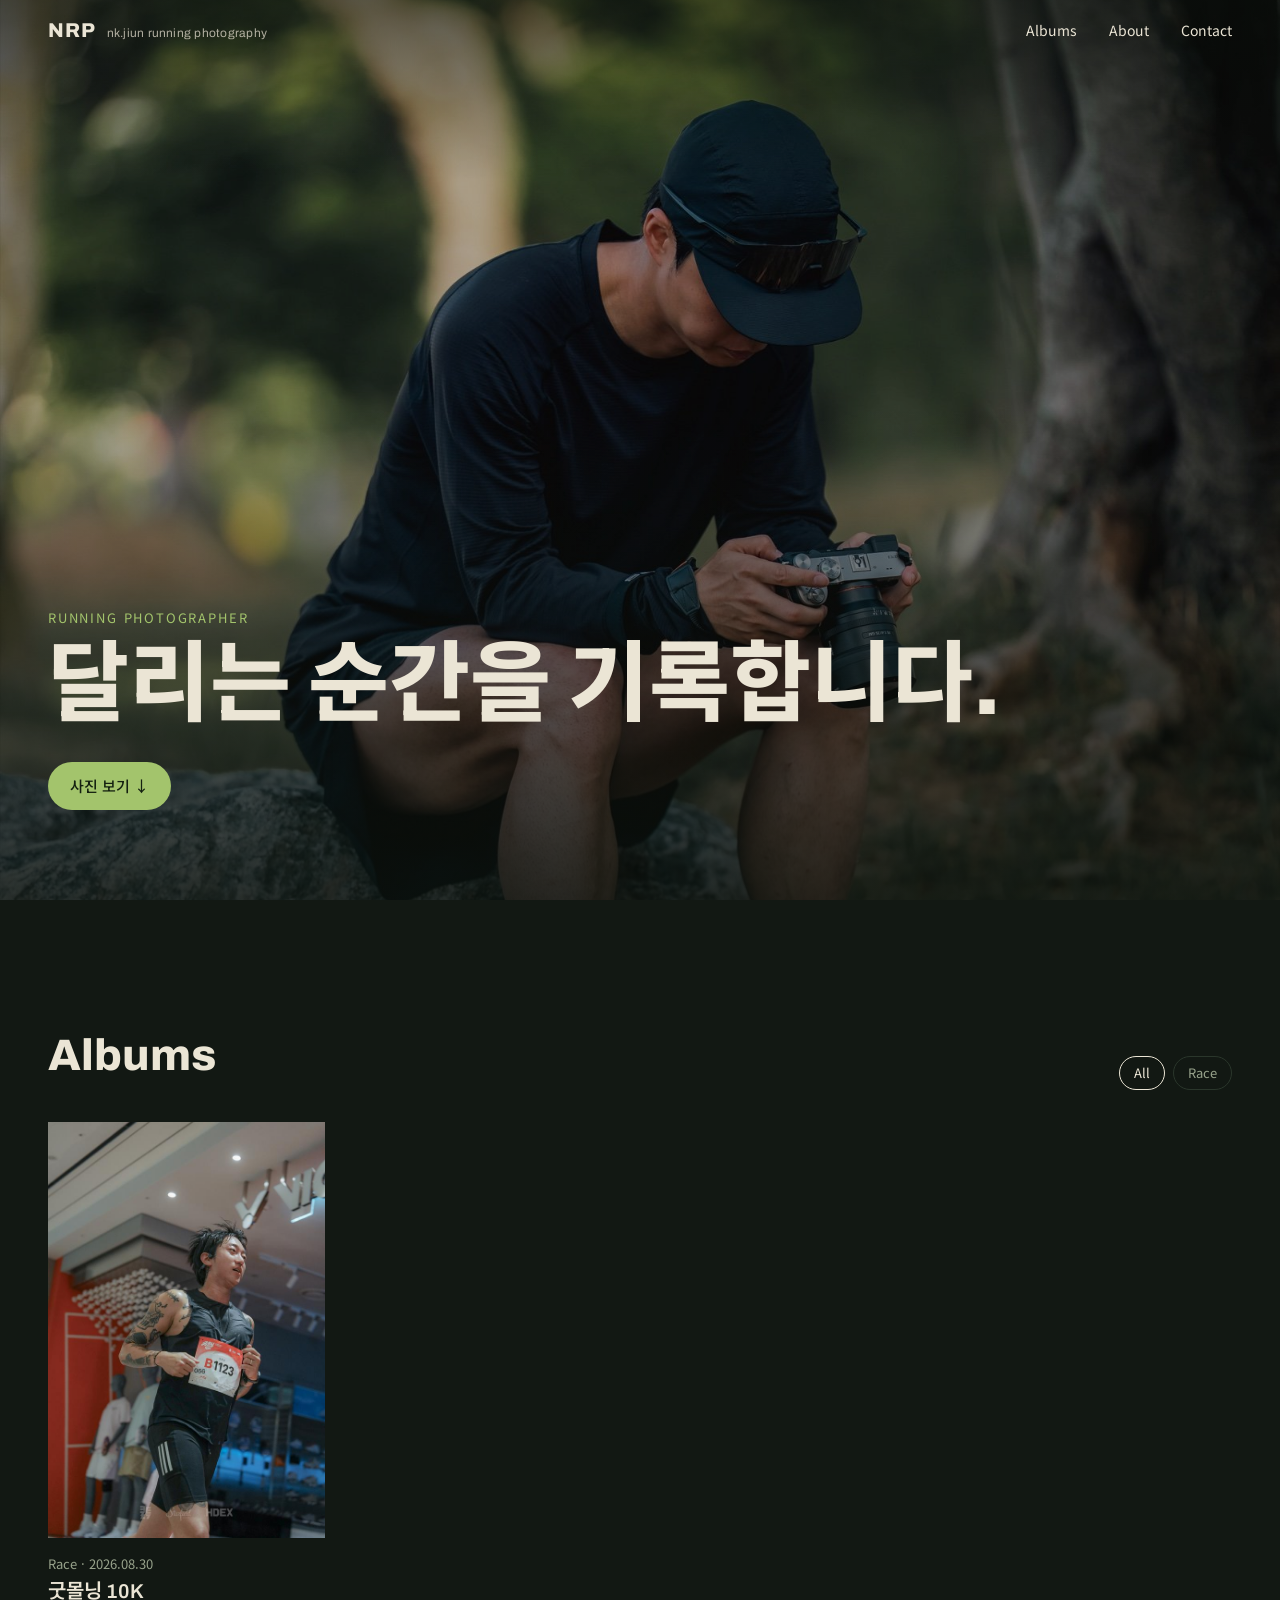
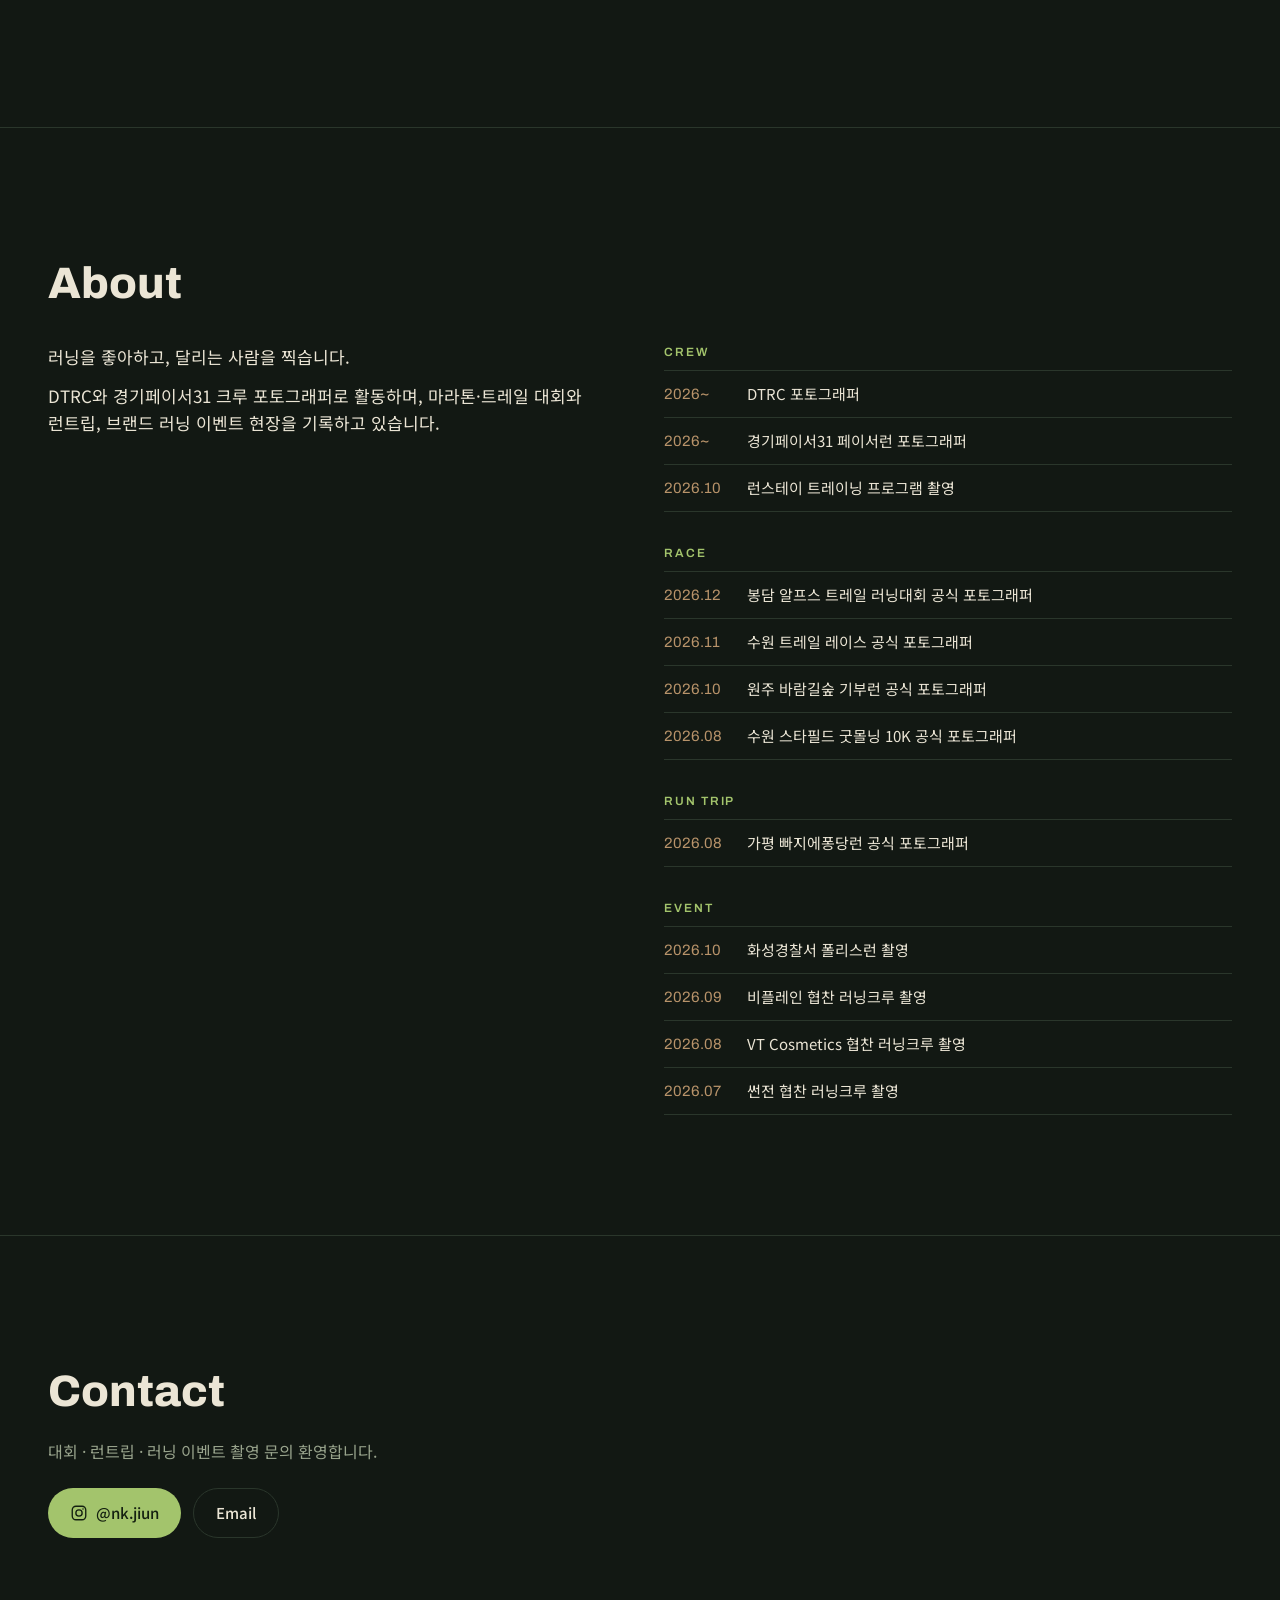
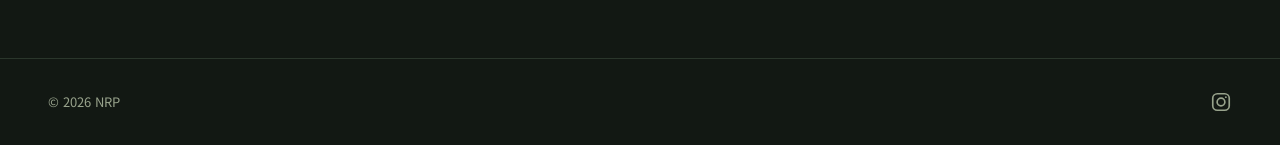
==== commit c6cbb8e9: "메뉴/섹션 이름 Portfolio → Albums Co-Authored-By: Claude Opus 5.5 <noreply@anthropic.com>" ====
--- a/index.html
+++ b/index.html
@@ -15,15 +15,15 @@
   <meta name="theme-color" content="#121813">
   <link rel="preconnect" href="https://fonts.googleapis.com">
   <link href="https://fonts.googleapis.com/css2?family=Archivo:wght@400;600;800&family=Noto+Sans+KR:wght@400;500&display=swap" rel="stylesheet">
-  <link rel="stylesheet" href="assets/css/style.css?v=20261019114658">
+  <link rel="stylesheet" href="assets/css/style.css?v=20261019131124">
   <!-- 테마: theme-forest.css(녹음) / theme-original.css(원래 검정+형광) -->
-  <link rel="stylesheet" href="assets/css/theme-forest.css?v=20261019114658">
+  <link rel="stylesheet" href="assets/css/theme-forest.css?v=20261019131124">
 </head>
 <body>
   <header class="nav">
     <a class="logo" href="./"><strong data-site="name"></strong><span data-site="fullName"></span></a>
     <nav>
-      <a href="#portfolio">Portfolio</a>
+      <a href="#albums">Albums</a>
       <a href="#about">About</a>
       <a href="#contact">Contact</a>
     </nav>
@@ -34,14 +34,14 @@
     <div class="hero-text">
       <p class="eyebrow" data-site="role"></p>
       <h1 data-site="tagline"></h1>
-      <a class="btn" href="#portfolio">사진 보기 ↓</a>
+      <a class="btn" href="#albums">사진 보기 ↓</a>
     </div>
   </section>
 
   <main>
-    <section id="portfolio" class="section">
+    <section id="albums" class="section">
       <div class="section-head">
-        <h2>Portfolio</h2>
+        <h2>Albums</h2>
         <div class="filters" id="filters"></div>
       </div>
       <div class="grid" id="grid"></div>
@@ -94,8 +94,8 @@
 
   <footer class="footer"><span>© <span id="year"></span> <span data-site="name"></span></span><a class="ig-icon" data-ig aria-label="Instagram" target="_blank" rel="noopener"></a></footer>
 
-  <script src="data/site.js?v=20261019114658"></script>
-  <script src="assets/js/main.js?v=20261019114658"></script>
+  <script src="data/site.js?v=20261019131124"></script>
+  <script src="assets/js/main.js?v=20261019131124"></script>
   <script>renderHome();</script>
 </body>
 </html>
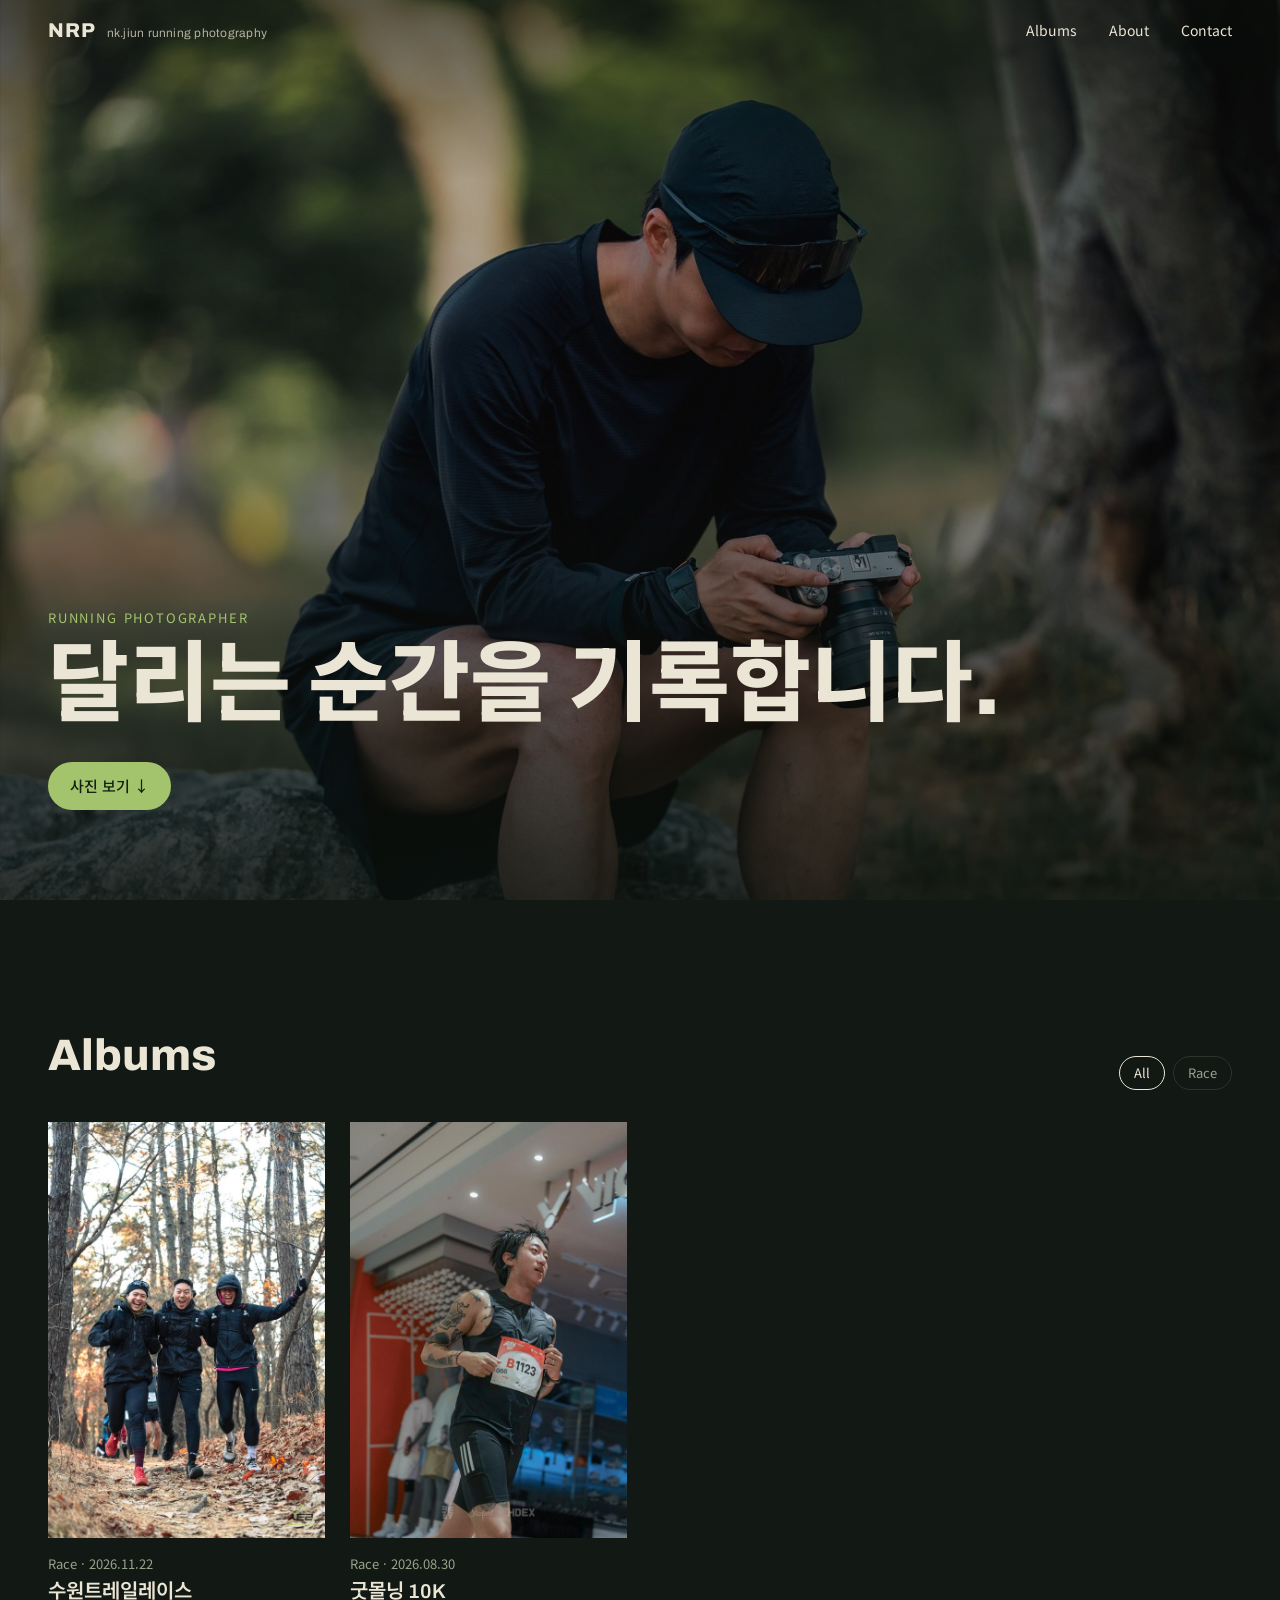
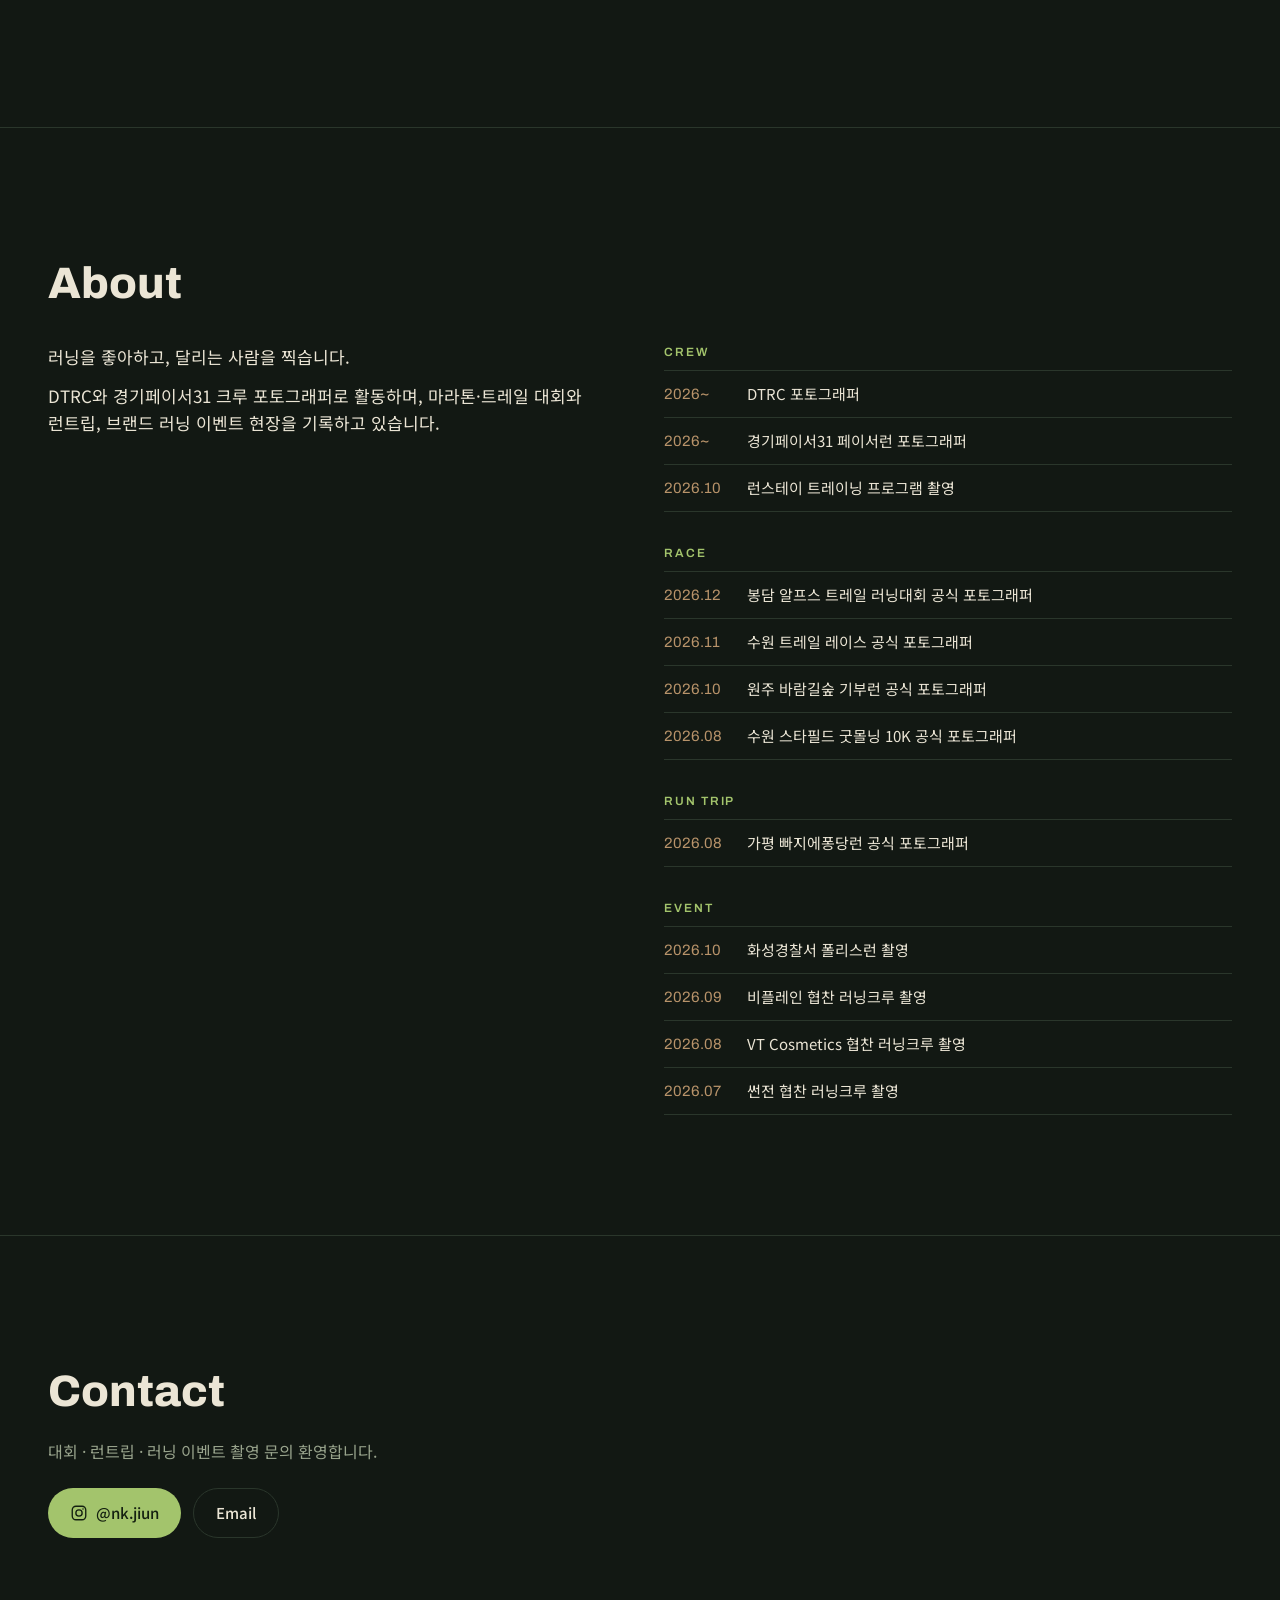
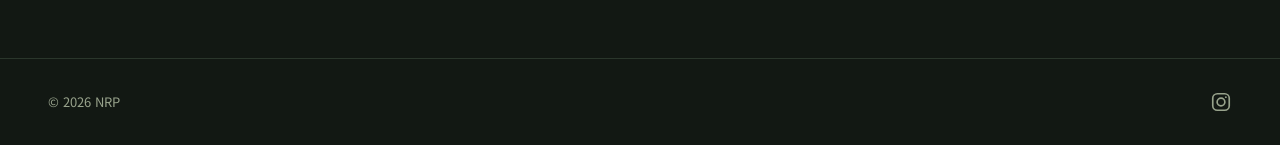
==== commit 44be9b84: "사진 변환 시 촬영 시각만 남기고 나머지 메타데이터 제거 Co-Authored-By: Claude Fable 5.2 <noreply@anthropic.com>" ====
--- a/index.html
+++ b/index.html
@@ -15,9 +15,9 @@
   <meta name="theme-color" content="#121813">
   <link rel="preconnect" href="https://fonts.googleapis.com">
   <link href="https://fonts.googleapis.com/css2?family=Archivo:wght@400;600;800&family=Noto+Sans+KR:wght@400;500&display=swap" rel="stylesheet">
-  <link rel="stylesheet" href="assets/css/style.css?v=20261019131124">
+  <link rel="stylesheet" href="assets/css/style.css?v=20261124154640">
   <!-- 테마: theme-forest.css(녹음) / theme-original.css(원래 검정+형광) -->
-  <link rel="stylesheet" href="assets/css/theme-forest.css?v=20261019131124">
+  <link rel="stylesheet" href="assets/css/theme-forest.css?v=20261124154640">
 </head>
 <body>
   <header class="nav">
@@ -67,10 +67,11 @@
 
   <dialog class="modal" id="mail-modal">
     <button class="modal-close" type="button" aria-label="닫기" data-close>×</button>
-    <form id="mail-form">
+    <form id="mail-form" novalidate>
       <input type="text" name="_gotcha" hidden tabindex="-1" autocomplete="off">
       <h3>촬영 문의</h3>
-      <label>이름<input name="name" required autocomplete="name" autofocus></label>
+      <label>이름<input name="name" required maxlength="30" autocomplete="name" autofocus></label>
+      <label>연락처<input name="phone" type="tel" inputmode="numeric" required maxlength="13" autocomplete="tel" placeholder="010-0000-0000"></label>
       <label>답장 받을 이메일<input name="email" type="email" required autocomplete="email"></label>
       <label>문의 유형
         <select name="type">
@@ -83,6 +84,7 @@
       <!-- _subject 값은 알림 메일 제목이 된다 (scripts/contact-form.gs) -->
       <label>제목<input name="_subject" required maxlength="100" placeholder="예) 11월 춘천마라톤 촬영 문의"></label>
       <label>내용<textarea name="message" rows="5" required minlength="10" placeholder="일정, 장소, 인원 등을 적어주세요."></textarea></label>
+      <p class="form-note">이름·연락처·이메일은 문의 답변에만 사용합니다.</p>
       <button class="btn" type="submit">보내기</button>
       <p class="form-status" role="status"></p>
     </form>
@@ -94,8 +96,8 @@
 
   <footer class="footer"><span>© <span id="year"></span> <span data-site="name"></span></span><a class="ig-icon" data-ig aria-label="Instagram" target="_blank" rel="noopener"></a></footer>
 
-  <script src="data/site.js?v=20261019131124"></script>
-  <script src="assets/js/main.js?v=20261019131124"></script>
+  <script src="data/site.js?v=20261124154640"></script>
+  <script src="assets/js/main.js?v=20261124154640"></script>
   <script>renderHome();</script>
 </body>
 </html>
--- a/assets/css/style.css
+++ b/assets/css/style.css
@@ -89,6 +89,10 @@
 .modal textarea { resize: vertical; }
 .modal [type=submit] { margin-top: 4px; }
 .modal-close { position: absolute; top: 10px; right: 14px; font-size: 28px; color: var(--muted); }
+.field-error { color: #e08a6d; font-size: 12px; min-height: 0; }
+.field-error:empty { display: none; }
+.modal [aria-invalid="true"] { border-color: #e08a6d; }
+.form-note { font-size: 12px; color: var(--muted); }
 .form-status { font-size: 13px; color: var(--muted); min-height: 1em; }
 .modal-done { padding: 16px 0 8px; }
 .modal-done h3 { margin-bottom: 8px; }
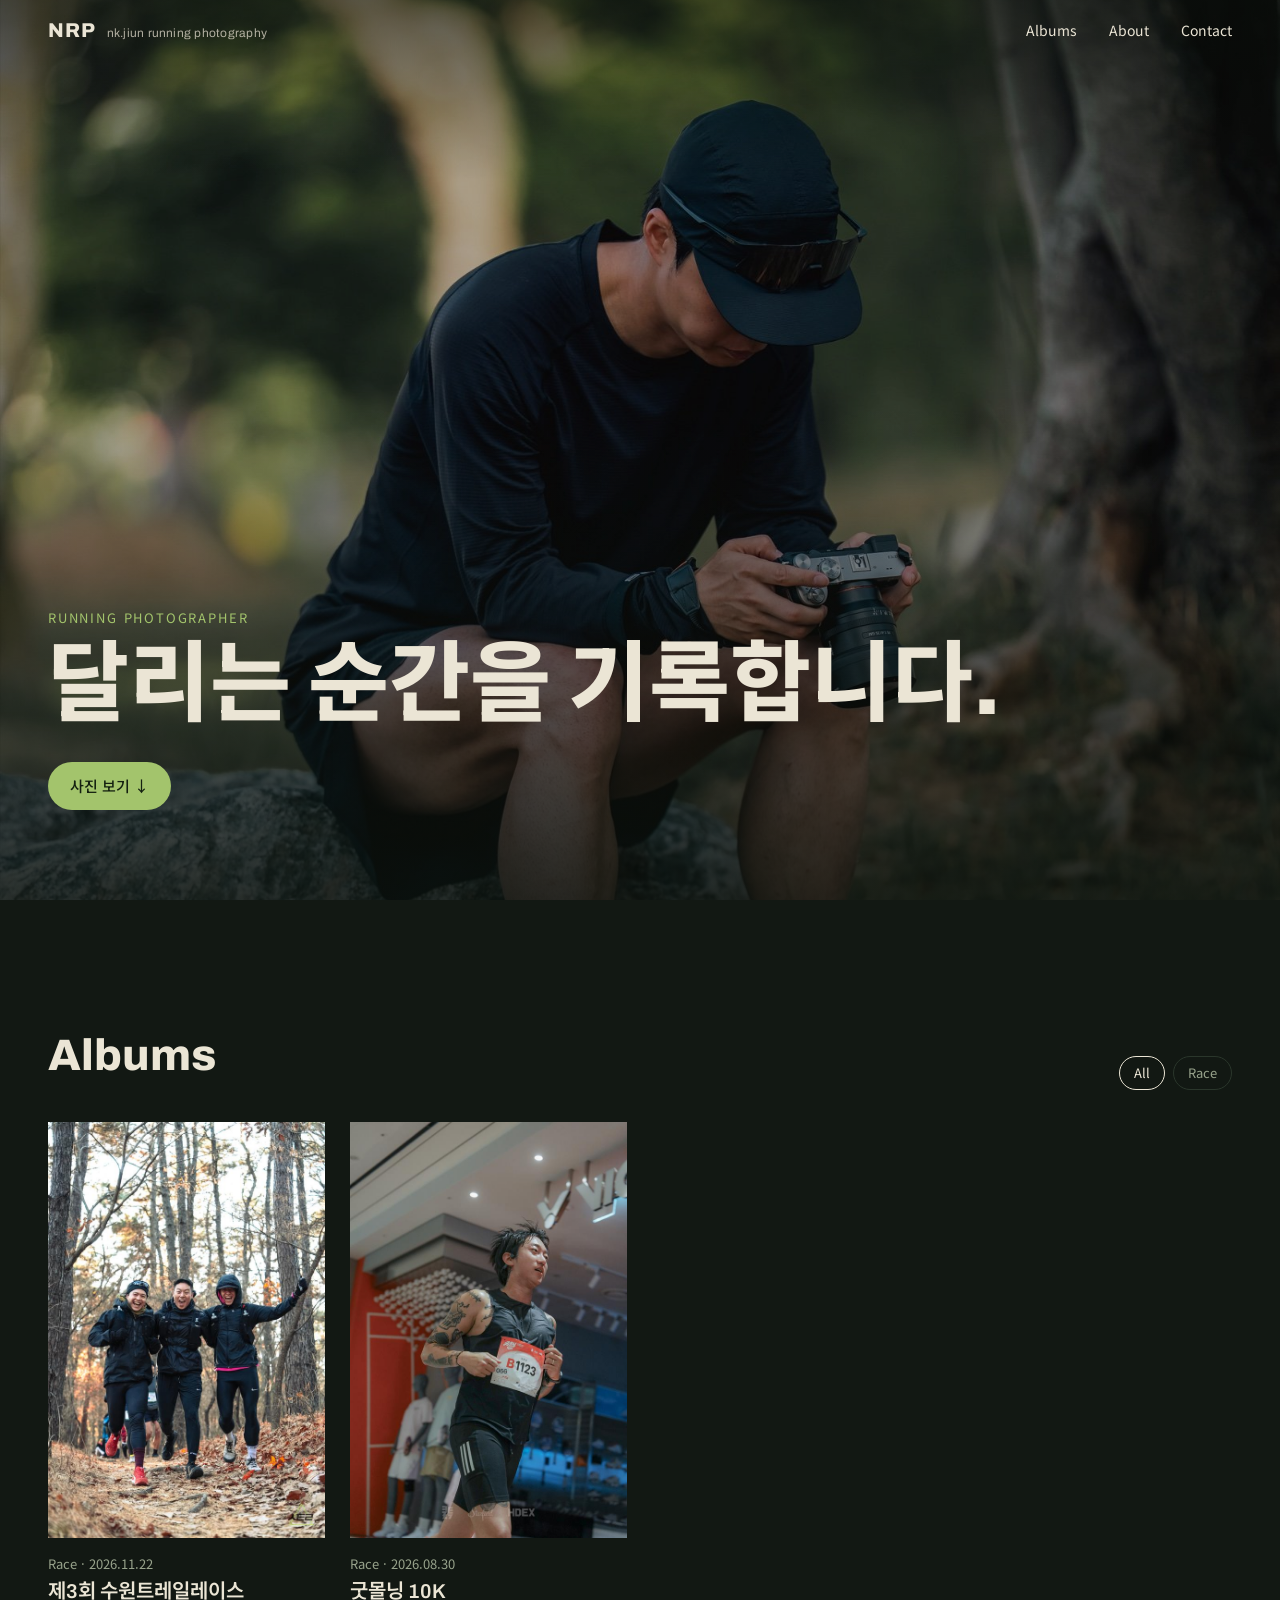
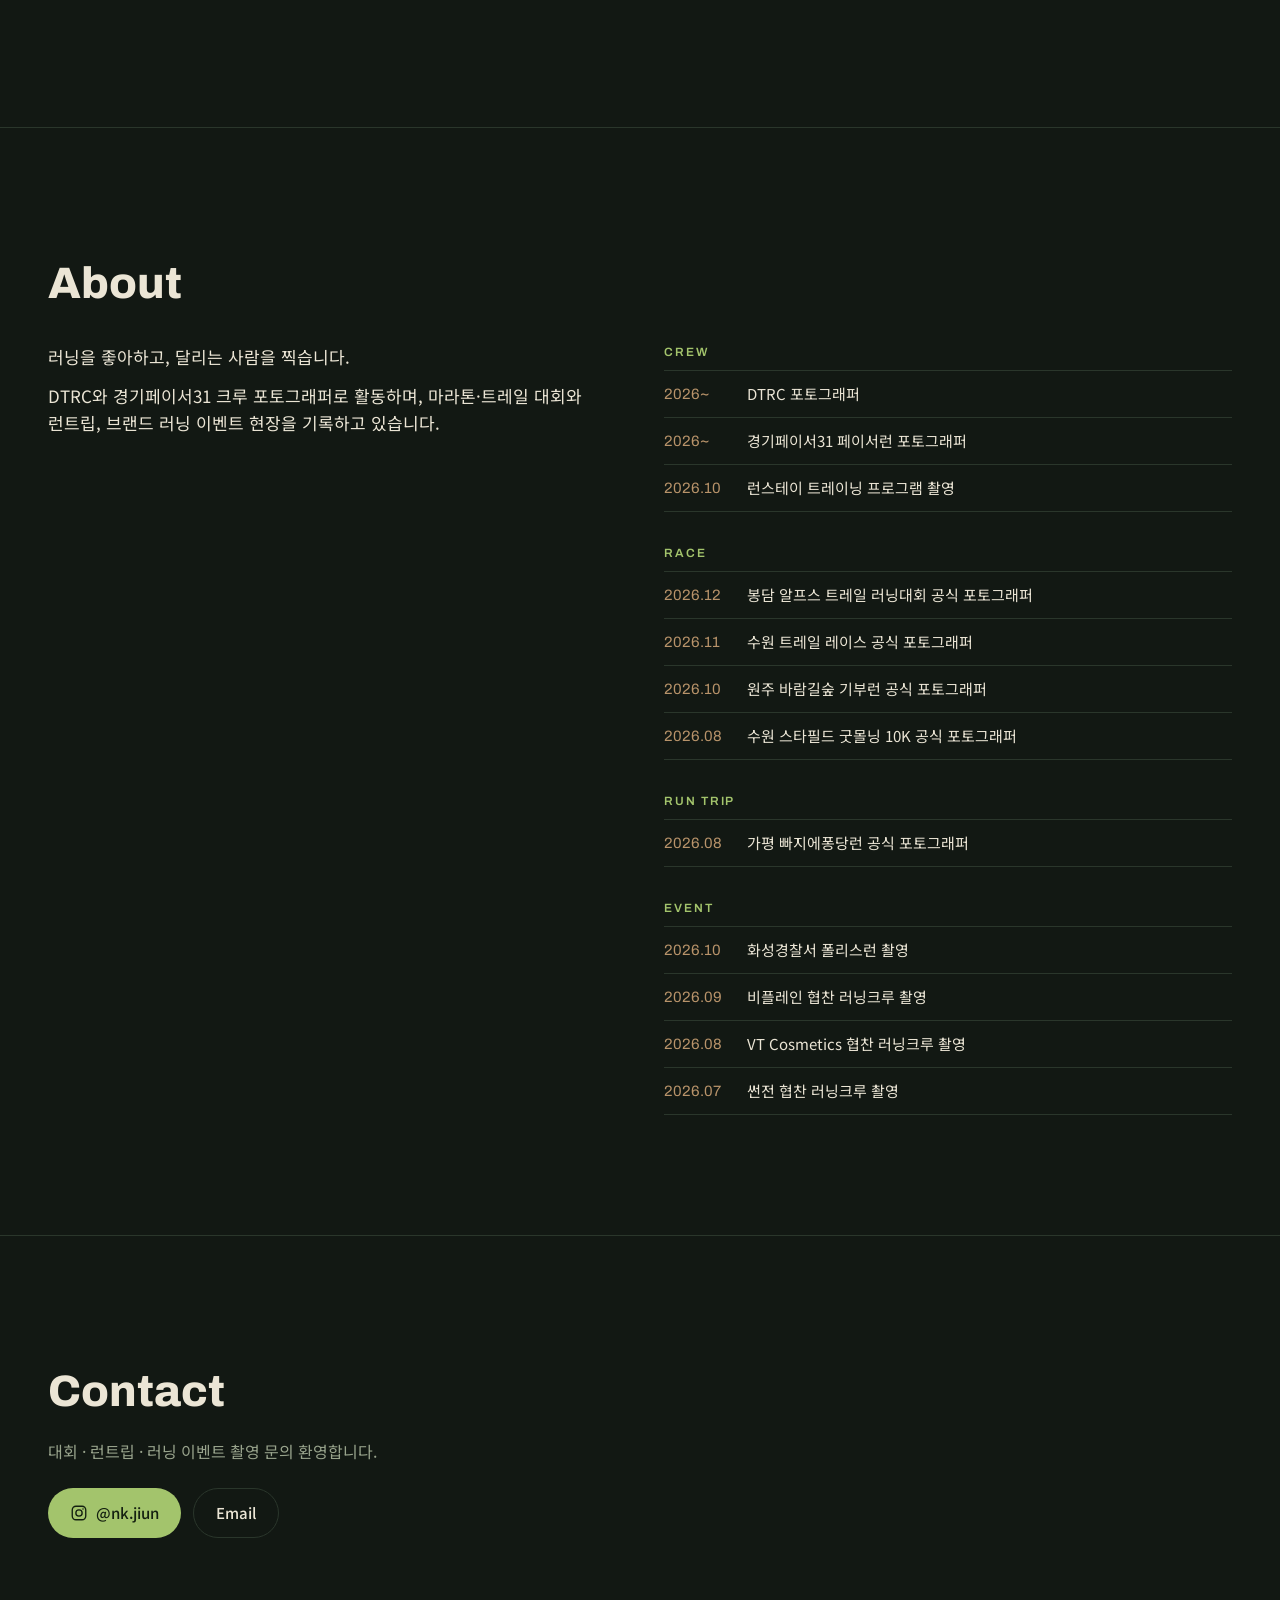
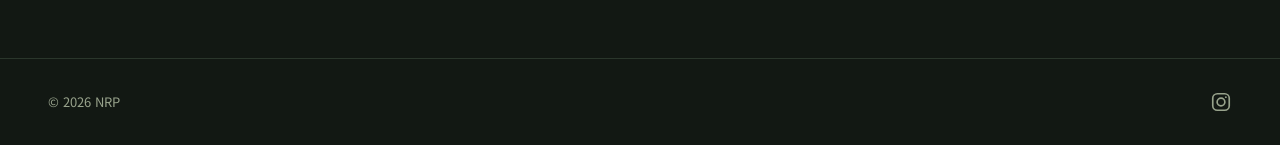
==== commit 242038ef: "앨범 이름 수정: 제3회 수원트레일레이스 Co-Authored-By: Claude Fable 5.2 <noreply@anthropic.com>" ====
--- a/index.html
+++ b/index.html
@@ -15,9 +15,9 @@
   <meta name="theme-color" content="#121813">
   <link rel="preconnect" href="https://fonts.googleapis.com">
   <link href="https://fonts.googleapis.com/css2?family=Archivo:wght@400;600;800&family=Noto+Sans+KR:wght@400;500&display=swap" rel="stylesheet">
-  <link rel="stylesheet" href="assets/css/style.css?v=20261124154640">
+  <link rel="stylesheet" href="assets/css/style.css?v=20261124164130">
   <!-- 테마: theme-forest.css(녹음) / theme-original.css(원래 검정+형광) -->
-  <link rel="stylesheet" href="assets/css/theme-forest.css?v=20261124154640">
+  <link rel="stylesheet" href="assets/css/theme-forest.css?v=20261124164130">
 </head>
 <body>
   <header class="nav">
@@ -96,8 +96,8 @@
 
   <footer class="footer"><span>© <span id="year"></span> <span data-site="name"></span></span><a class="ig-icon" data-ig aria-label="Instagram" target="_blank" rel="noopener"></a></footer>
 
-  <script src="data/site.js?v=20261124154640"></script>
-  <script src="assets/js/main.js?v=20261124154640"></script>
+  <script src="data/site.js?v=20261124164130"></script>
+  <script src="assets/js/main.js?v=20261124164130"></script>
   <script>renderHome();</script>
 </body>
 </html>
